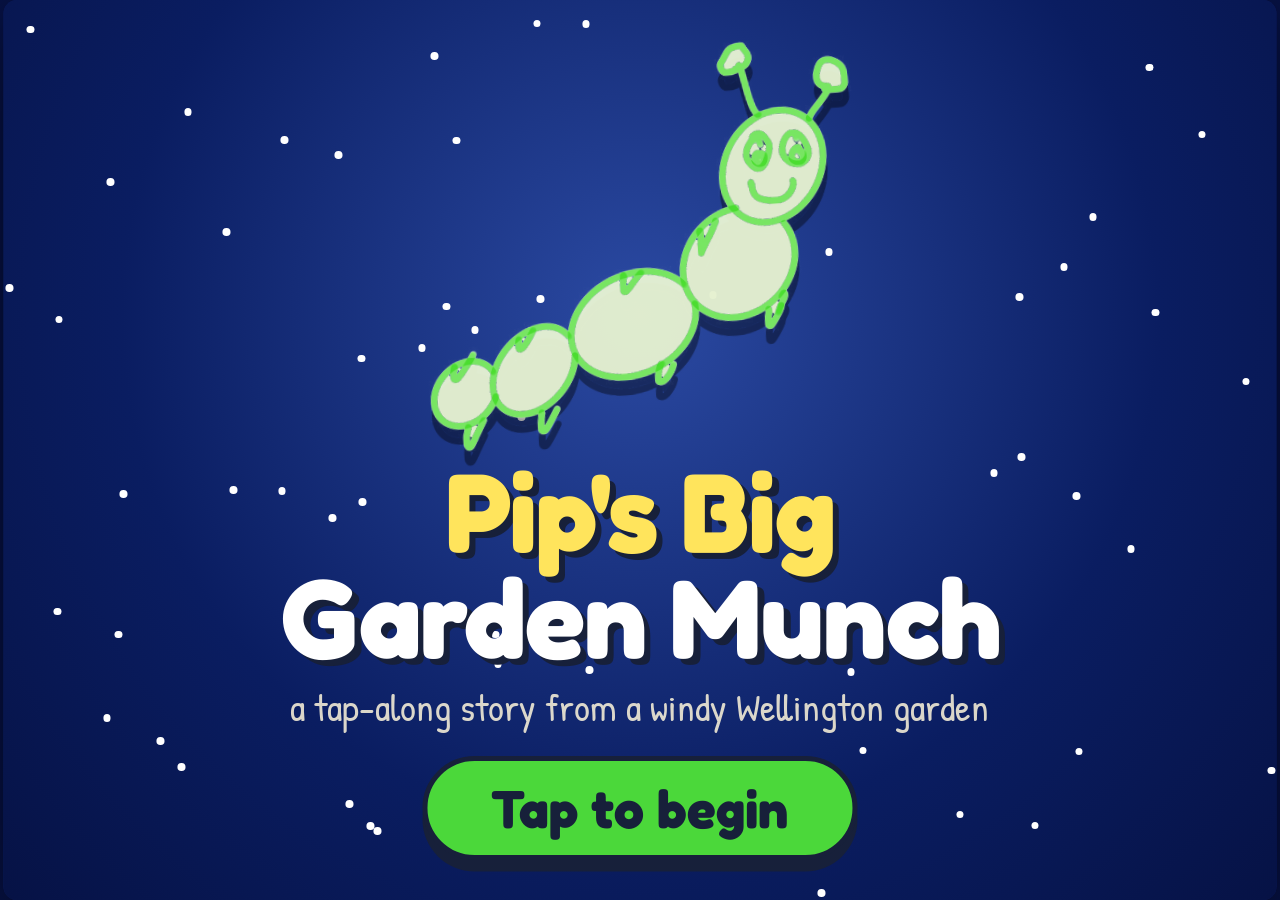
==== index.html @ cc26ebd7 "Initial commit: Pip's Big Garden Munch storybook" ====
<!DOCTYPE html>
<html lang="en-NZ">
<head>
  <meta charset="UTF-8" />
  <meta name="viewport" content="width=device-width, initial-scale=1, viewport-fit=cover, user-scalable=no" />
  <meta name="theme-color" content="#0a1d61" />
  <meta name="mobile-web-app-capable" content="yes" />
  <meta name="apple-mobile-web-app-capable" content="yes" />
  <title>Pip's Big Garden Munch</title>
  <link rel="manifest" href="manifest.webmanifest" />
  <link rel="icon" href="assets/img/icon-192.png" />
  <link href="https://fonts.googleapis.com/css2?family=Fredoka:wght@500;700&family=Patrick+Hand&display=swap" rel="stylesheet" />
  <link rel="stylesheet" href="css/style.css" />
</head>
<body>
  <main id="stage" class="stage" aria-label="Pip's Big Garden Munch storybook">

    <!-- The world: your drawing + everything that lives inside it. The "camera" zooms this. -->
    <div id="world" class="world">
      <div id="bg" class="bg"></div>
      <div id="decor" class="decor"></div>
      <section id="page" class="page"></section>
    </div>

    <div class="vignette"></div>

    <!-- Reaction bubble ("Too sour!") -->
    <div id="bubble" class="bubble"></div>

    <!-- Caption -->
    <div id="caption" class="caption" aria-live="polite"></div>
    <div id="pagenum" class="pagenum"></div>

    <!-- Controls -->
    <button id="btn-replay" class="ctl ctl-replay" aria-label="Read it again" title="Read again">
      <svg viewBox="0 0 100 100"><path d="M20 38 h18 l22 -18 v60 l-22 -18 h-18 z"/><path class="wave" d="M70 35 q14 15 0 30"/><path class="wave" d="M78 25 q24 25 0 50"/></svg>
    </button>
    <button id="btn-back" class="ctl ctl-back" aria-label="Previous page" title="Back">
      <svg viewBox="0 0 100 100"><path d="M68 18 L30 50 L68 82 Z"/></svg>
    </button>
    <button id="btn-full" class="ctl ctl-full" aria-label="Full screen" title="Full screen">
      <svg viewBox="0 0 100 100"><path d="M15 40 V15 H40 M60 15 H85 V40 M85 60 V85 H60 M40 85 H15 V60"/></svg>
    </button>
    <button id="btn-next" class="ctl ctl-next" aria-label="Next page" title="Next">
      <span class="ring"></span>
      <img src="assets/img/arrow.png" alt="" draggable="false" />
    </button>
    <div id="dots" class="dots" aria-hidden="true"></div>

    <!-- Splash. The one tap that unlocks sound on phones and tablets. -->
    <div id="splash" class="splash">
      <div class="splash-stars"></div>
      <div class="splash-card">
        <img class="splash-cat" src="assets/img/caterpillar.png" alt="" draggable="false" />
        <h1><span>Pip's Big</span><span>Garden Munch</span></h1>
        <p class="splash-sub">a tap-along story from a windy Wellington garden</p>
        <button id="btn-start" class="start">Tap to begin</button>
      </div>
    </div>

    <div id="fx" class="fx" aria-hidden="true"></div>
  </main>

  <script src="js/audio.js"></script>
  <script src="js/story.js"></script>
  <script src="js/app.js"></script>
  <script>
    if ('serviceWorker' in navigator && location.protocol.startsWith('http')) {
      window.addEventListener('load', () => navigator.serviceWorker.register('sw.js').catch(() => {}));
    }
  </script>
</body>
</html>
---- css/style.css ----
/* ==========================================================================
   Pip's Big Garden Munch — styles (v2)
   Fixed A4-landscape stage. Inside it, #world holds your drawing and every
   object; the "camera" zooms #world so each page has its own composition.
   Sizes use cqw/cqh (percent of the stage) so it scales to any screen.
   ========================================================================== */
@property --s { syntax: "<number>"; inherits: false; initial-value: 1; }

:root {
  --ink: #17203a;
  --navy: #0a1d61;
  --paper: #fff7dc;
  --leaf: #70a138;
  --sun: #ffb230;
  --marker: #ffe45c;
  --play: #4bd83a;
  --font-display: "Fredoka", "Nunito", "Varela Round", "Trebuchet MS", sans-serif;
  --font-hand: "Patrick Hand", "Comic Neue", "Segoe Print", cursive;
}

* { box-sizing: border-box; -webkit-tap-highlight-color: transparent; }
html, body {
  margin: 0; height: 100%; overflow: hidden;
  background: #071246;
  font-family: var(--font-display); color: var(--ink);
  touch-action: manipulation; user-select: none; -webkit-user-select: none;
}
body::before {
  content: ""; position: fixed; inset: 0; pointer-events: none;
  background: radial-gradient(ellipse at 50% 45%, rgba(80,110,220,.25), transparent 65%);
}

/* ---------- Stage ------------------------------------------------------- */
.stage {
  position: absolute; left: 50%; top: 50%; transform: translate(-50%, -50%);
  aspect-ratio: 3508 / 2480;
  width: min(100vw, calc(100vh * 1.4145));
  overflow: hidden; border-radius: 1.5vmin;
  box-shadow: 0 2vmin 9vmin rgba(0,0,0,.6);
  container-type: size; isolation: isolate;
  background: #0a1d61;
}

/* ---------- World + camera --------------------------------------------- */
.world {
  position: absolute; inset: 0; z-index: 0;
  transform-origin: var(--cx, 50%) var(--cy, 50%);
  transform: scale(var(--zoom, 1));
  transition: transform 1.3s cubic-bezier(.5,0,.2,1), transform-origin 1.3s cubic-bezier(.5,0,.2,1);
}
.bg {
  position: absolute; inset: 0;
  background-size: cover; background-position: center;
}
.bg.night { background-image: url("../assets/img/scene-night.jpg"); }
.bg.day   { background-image: url("../assets/img/scene-day.jpg"); }
.bg::after {
  content: ""; position: absolute; inset: 0;
  background-image: var(--next-bg); background-size: cover; background-position: center;
  opacity: 0; transition: opacity 1.4s ease;
}
.bg.fading::after { opacity: 1; }

/* Atmosphere: stars at night, clouds + sun glow by day, fireflies */
.decor { position: absolute; inset: 0; pointer-events: none; }
.decor > * { position: absolute; }
.star { width: .5%; aspect-ratio: 1; border-radius: 50%; background: #fff; opacity: .8; animation: twinkle 2.6s ease-in-out infinite; }
.star.big { width: .9%; box-shadow: 0 0 1cqw #fff; }
.moonglow { left: 50.4%; top: 15.7%; width: 34%; aspect-ratio: 1; transform: translate(-50%,-50%);
  background: radial-gradient(circle, rgba(255,226,120,.45), rgba(255,226,120,.12) 45%, transparent 68%); animation: pulse-soft 4s ease-in-out infinite; }
.sunglow { left: 50.4%; top: 15.7%; width: 46%; aspect-ratio: 1; transform: translate(-50%,-50%);
  background: radial-gradient(circle, rgba(255,236,140,.55), rgba(255,220,100,.18) 40%, transparent 66%); }
.rays { left: 50.4%; top: 15.7%; width: 70%; aspect-ratio: 1; transform: translate(-50%,-50%);
  background: repeating-conic-gradient(from 0deg, rgba(255,240,160,.16) 0deg 9deg, transparent 9deg 24deg);
  -webkit-mask: radial-gradient(circle, #000 0, #000 30%, transparent 62%); mask: radial-gradient(circle, #000 0, #000 30%, transparent 62%);
  animation: spin 70s linear infinite; }
.cloud { width: 14%; opacity: .95; animation: drift var(--d, 60s) linear infinite; }
.cloud svg { width: 100%; height: auto; display: block; }
.firefly { width: .7%; aspect-ratio: 1; border-radius: 50%; background: #e4ff8c; box-shadow: 0 0 1.2cqw #d8ff5c; animation: fly-about var(--d, 9s) ease-in-out infinite alternate, twinkle 1.8s ease-in-out infinite; }

.vignette { position: absolute; inset: 0; z-index: 2; pointer-events: none;
  background: radial-gradient(ellipse at 50% 45%, transparent 55%, rgba(5,15,60,.35) 100%); }

/* ---------- Page objects ------------------------------------------------ */
.page { position: absolute; inset: 0; }
.page.leaving { animation: leave .45s ease-in forwards; }
@keyframes leave { to { opacity: 0; transform: translateX(-4%) scale(.96); } }

.obj {
  position: absolute; --s: 1;
  transform: translate(-50%, -50%) scale(var(--s));
  transform-origin: 50% 50%;
  transition: --s .5s cubic-bezier(.2,.9,.3,1.3);
  opacity: 0; animation: enter .6s cubic-bezier(.2,.9,.3,1.3) forwards;
  filter: drop-shadow(0 .6cqw .4cqw rgba(0,0,0,.28));
}
.obj:nth-child(1) { animation-delay: .15s } .obj:nth-child(2) { animation-delay: .3s }
.obj:nth-child(3) { animation-delay: .45s } .obj:nth-child(4) { animation-delay: .6s }
.obj:nth-child(5) { animation-delay: .75s }
.obj img, .obj svg { width: 100%; height: auto; display: block; }
.obj svg { overflow: visible; }
.obj.tap { cursor: pointer; }
.obj.tap::before { content: ""; position: absolute; inset: -16%; }
.obj.tap.hint > * { animation: hint 1s ease-in-out 1; }
.obj.flip > * { transform: scaleX(-1); }

/* ---------- Reaction bubble -------------------------------------------- */
.bubble {
  position: absolute; z-index: 5; pointer-events: none;
  left: var(--bx, 50%); top: var(--by, 30%);
  transform: translate(-50%, -100%) scale(0);
  background: #fff; color: var(--ink);
  font-family: var(--font-hand); font-size: 5.2cqw; line-height: 1;
  padding: 1.6cqh 2.6cqw; border: .45cqw solid var(--ink); border-radius: 3cqw;
  white-space: nowrap;
  box-shadow: .5cqw .7cqw 0 rgba(0,0,0,.25);
  opacity: 0;
}
.bubble::after {
  content: ""; position: absolute; left: 30%; bottom: -1.9cqw;
  width: 2.6cqw; height: 2.6cqw; background: #fff;
  border-right: .45cqw solid var(--ink); border-bottom: .45cqw solid var(--ink);
  transform: rotate(45deg);
}
.bubble.show { animation: bubble .9s cubic-bezier(.2,.9,.3,1.4) forwards, bubble-out .4s 1.9s ease-in forwards; }
@keyframes bubble { from { opacity: 0; transform: translate(-50%,-90%) scale(0) rotate(-8deg) } to { opacity: 1; transform: translate(-50%,-100%) scale(1) rotate(-3deg) } }
@keyframes bubble-out { to { opacity: 0; transform: translate(-50%,-115%) scale(.8) } }

/* ---------- Caption ----------------------------------------------------- */
.caption {
  position: absolute; z-index: 3;
  left: 3cqw; right: 19cqw; bottom: 2.6cqh;
  padding: 1.9cqh 3cqw 2.1cqh 3.4cqw;
  background: var(--paper); color: var(--ink);
  font-family: var(--font-display); font-weight: 500;
  font-size: 3.35cqw; line-height: 1.3; letter-spacing: .005em;
  border: .4cqw solid var(--ink); border-radius: 2.4cqw;
  box-shadow: .7cqw .9cqw 0 rgba(0,0,0,.32);
  opacity: 0; animation: caption-in .55s .3s cubic-bezier(.2,.9,.3,1.2) forwards;
}
.caption .w { border-radius: .35em; padding: 0 .06em; transition: background .12s, color .12s; }
.caption .w.on { background: var(--marker); }
.caption .w.done { color: #7a6a3f; }
@keyframes caption-in { from { opacity: 0; transform: translateY(3cqh) } to { opacity: 1; transform: none } }

.pagenum {
  position: absolute; z-index: 4; left: 1.2cqw; bottom: 1.4cqh;
  width: 6.4cqw; height: 6.4cqw; border-radius: 50%;
  background: var(--play); border: .4cqw solid var(--ink);
  display: grid; place-items: center;
  font-family: var(--font-hand); font-size: 3.2cqw; color: var(--ink);
  box-shadow: .3cqw .4cqw 0 rgba(0,0,0,.3);
}

/* ---------- Controls ---------------------------------------------------- */
.ctl {
  position: absolute; z-index: 4; border: 0; background: none; padding: 0; cursor: pointer;
  width: 7.2cqw; height: 7.2cqw; display: grid; place-items: center;
  transition: transform .15s, opacity .3s;
}
.ctl:active { transform: scale(.9); }
.ctl svg { width: 62%; height: 62%; fill: none; stroke: var(--paper); stroke-width: 9; stroke-linecap: round; stroke-linejoin: round;
  filter: drop-shadow(0 .3cqw 0 rgba(0,0,0,.5)); }
.ctl-replay { left: 1cqw; top: 1.4cqh; }
.ctl-replay svg path:first-child { fill: var(--paper); }
.ctl-replay svg .wave { stroke-width: 8; }
.ctl-back { left: 8cqw; top: 1.4cqh; }
.ctl-back svg path { fill: var(--paper); }
.ctl-back.hidden { opacity: 0; pointer-events: none; }
.ctl-full { right: 1cqw; top: 1.4cqh; opacity: .5; }

.ctl-next { right: 2cqw; bottom: 2.6cqh; width: 14cqw; height: 14cqw; }
.ctl-next .ring {
  position: absolute; inset: 6%; border-radius: 50%;
  background: var(--paper); border: .45cqw solid var(--ink);
  box-shadow: .5cqw .7cqw 0 rgba(0,0,0,.3);
}
.ctl-next img { position: relative; width: 56%; margin-left: 10%; animation: bob 1.5s ease-in-out infinite; filter: drop-shadow(0 .3cqw 0 rgba(0,0,0,.3)); }
.ctl-next.locked { opacity: .22; pointer-events: none; }
.ctl-next.locked img { animation: none; }

.dots { position: absolute; z-index: 4; top: 2.2cqh; left: 50%; transform: translateX(-50%); display: flex; gap: .5cqw; }
.dots i { width: 1.7cqw; height: 1.7cqw; border-radius: 50%; background: rgba(255,247,220,.35); border: .22cqw solid rgba(23,32,58,.5); transition: transform .3s, background .3s; }
.dots i.seen { background: var(--play); }
.dots i.on { background: var(--marker); transform: scale(1.35); }

/* ---------- Splash ------------------------------------------------------ */
.splash {
  position: absolute; inset: 0; z-index: 20; display: grid; place-items: center;
  background: radial-gradient(circle at 50% 35%, #2b4aa3, #0a1d61 60%, #061245);
  transition: opacity .7s, visibility .7s;
}
.splash.gone { opacity: 0; visibility: hidden; }
.splash-stars { position: absolute; inset: 0; }
.splash-stars i { position: absolute; width: .6%; aspect-ratio: 1; border-radius: 50%; background: #fff; animation: twinkle 2.4s ease-in-out infinite; }
.splash-card { position: relative; text-align: center; color: var(--paper); }
.splash-cat { width: 36cqw; transform: rotate(-4deg); animation: float 3s ease-in-out infinite; filter: drop-shadow(0 1.2cqw 0 rgba(0,0,0,.4)); }
.splash h1 { font-weight: 700; font-size: 8.8cqw; line-height: .95; margin: .6cqh 0 1cqh; letter-spacing: -.01em; }
.splash h1 span { display: block; color: var(--marker); text-shadow: .5cqw .5cqw 0 var(--ink); }
.splash h1 span + span { color: #fff; }
.splash-sub { font-family: var(--font-hand); font-size: 3.1cqw; margin: 0 0 2.6cqh; opacity: .85; }
.start {
  font-family: var(--font-display); font-weight: 700; font-size: 4.2cqw;
  padding: 1.6cqh 5cqw; border: .45cqw solid var(--ink); border-radius: 999px;
  background: var(--play); color: var(--ink); box-shadow: 0 .9cqw 0 var(--ink);
  cursor: pointer; animation: pulse 1.4s ease-in-out infinite;
}
.start:active { transform: translateY(.6cqw); box-shadow: 0 .3cqw 0 var(--ink); }

/* ---------- Sparkles ---------------------------------------------------- */
.fx { position: absolute; inset: 0; z-index: 10; pointer-events: none; }
.spark { position: absolute; width: 1.7cqw; height: 1.7cqw; border-radius: 50%; background: var(--marker); border: .2cqw solid var(--ink); animation: spark .75s ease-out forwards; }
.spark:nth-child(3n) { background: #fff; } .spark:nth-child(3n+1) { background: #ff8fb1; }
@keyframes spark { 0% { transform: translate(-50%,-50%) scale(.4); opacity: 1 } 100% { transform: translate(calc(-50% + var(--dx)), calc(-50% + var(--dy))) scale(1); opacity: 0 } }

/* ---------- Object animations ----------------------------------------- */
.idle-breathe > * { animation: breathe 3.2s ease-in-out infinite; }
.idle-sway    > * { animation: sway 4s ease-in-out infinite; }
.idle-flap    > * { animation: flap 1.3s ease-in-out infinite; }
.idle-hover   > * { animation: hover 2.6s ease-in-out infinite; }
.anim-wobble > * { animation: wobble .8s ease-in-out; }
.anim-wiggle > * { animation: wiggle .7s ease-in-out; }
.anim-munch  > * { animation: munch .55s ease-in-out; }
.anim-lunge  > * { animation: lunge .6s ease-in-out; }
.anim-pop    > * { animation: pop .6s cubic-bezier(.2,.9,.3,1.4) forwards; }
.anim-glow   > * { animation: glow 1.4s ease-in-out; }
.anim-shiver > * { animation: shiver .6s linear; }
.anim-flutter > * { animation: flutter 1.6s ease-in-out; }
.anim-gone   > * { animation: gone .5s ease-in forwards; }
.anim-hatch  > * { animation: hatch .9s cubic-bezier(.2,.9,.3,1.5) forwards; }
.anim-fly    { animation: fly 4.5s ease-in-out forwards !important; }
.flip.anim-lunge > * { animation: lunge-flip .6s ease-in-out; }

@keyframes enter   { from { opacity: 0; transform: translate(-50%,-38%) scale(calc(var(--s) * .8)) } to { opacity: 1; transform: translate(-50%,-50%) scale(var(--s)) } }
@keyframes hint    { 0%,100% { transform: none } 30% { transform: translateY(-5%) rotate(-4deg) } 60% { transform: translateY(0) rotate(4deg) } }
@keyframes bob     { 0%,100% { transform: translateX(0) } 50% { transform: translateX(8%) } }
@keyframes float   { 0%,100% { transform: rotate(-4deg) translateY(0) } 50% { transform: rotate(-4deg) translateY(-2cqh) } }
@keyframes pulse   { 0%,100% { transform: scale(1) } 50% { transform: scale(1.05) } }
@keyframes pulse-soft { 0%,100% { opacity: .8 } 50% { opacity: 1 } }
@keyframes twinkle { 0%,100% { opacity: .35; transform: scale(.8) } 50% { opacity: 1; transform: scale(1.2) } }
@keyframes spin    { to { transform: translate(-50%,-50%) rotate(360deg) } }
@keyframes drift   { from { transform: translateX(-30%) } to { transform: translateX(760%) } }
@keyframes fly-about { 0% { transform: translate(0,0) } 33% { transform: translate(6cqw,-4cqh) } 66% { transform: translate(-3cqw,-8cqh) } 100% { transform: translate(5cqw,-2cqh) } }
@keyframes wobble  { 0%,100% { transform: rotate(0) } 20% { transform: rotate(-10deg) } 40% { transform: rotate(9deg) } 60% { transform: rotate(-6deg) } 80% { transform: rotate(4deg) } }
@keyframes wiggle  { 0%,100% { transform: none } 25% { transform: translateX(-3%) rotate(-3deg) } 75% { transform: translateX(3%) rotate(3deg) } }
@keyframes munch   { 0%,100% { transform: scale(1) } 30% { transform: scale(.86,1.1) } 60% { transform: scale(1.08,.92) } }
@keyframes lunge   { 0%,100% { transform: none } 40% { transform: translate(9%,-6%) rotate(6deg) } 60% { transform: translate(7%,-4%) rotate(4deg) } }
@keyframes lunge-flip { 0%,100% { transform: scaleX(-1) } 40% { transform: scaleX(-1) translate(9%,-6%) rotate(6deg) } 60% { transform: scaleX(-1) translate(7%,-4%) rotate(4deg) } }
@keyframes pop     { 0% { transform: scale(1) } 40% { transform: scale(1.25) } 100% { transform: scale(1.1) } }
@keyframes glow    { 0%,100% { filter: brightness(1) } 50% { filter: brightness(1.4) drop-shadow(0 0 3cqw rgba(255,226,92,.95)) } }
@keyframes shiver  { 0%,100% { transform: translateX(0) } 20%,60% { transform: translateX(-2.5%) } 40%,80% { transform: translateX(2.5%) } }
@keyframes flutter { 0%,100% { transform: translateY(0) rotate(0) } 25% { transform: translateY(-6%) rotate(-6deg) } 50% { transform: translateY(-2%) rotate(5deg) } 75% { transform: translateY(-7%) rotate(-3deg) } }
@keyframes gone    { to { transform: scale(.2) rotate(40deg); opacity: 0 } }
@keyframes hatch   { 0% { transform: scale(0) translateY(30%) } 60% { transform: scale(1.15) translateY(-8%) } 100% { transform: scale(1) translateY(0) } }
@keyframes fly     { 0% { left: 44%; top: 56%; opacity: 1 } 30% { left: 62%; top: 40%; opacity: 1 } 60% { left: 38%; top: 28%; opacity: 1 } 100% { left: 70%; top: 12%; opacity: 1 } }
@keyframes breathe { 0%,100% { transform: scale(1) } 50% { transform: scale(1.03,.97) } }
@keyframes sway    { 0%,100% { transform: rotate(-2deg) } 50% { transform: rotate(2deg) } }
@keyframes flap    { 0%,100% { transform: scaleX(1) } 50% { transform: scaleX(.75) } }
@keyframes hover   { 0%,100% { transform: translateY(0) } 50% { transform: translateY(-5%) } }

.bite { opacity: 0; transition: opacity .15s; }
.bitten .bite { opacity: 1; }

@media (prefers-reduced-motion: reduce) {
  .obj, .caption, .ctl-next img, .splash-cat, .start, .decor > * { animation: none !important; opacity: 1; }
}
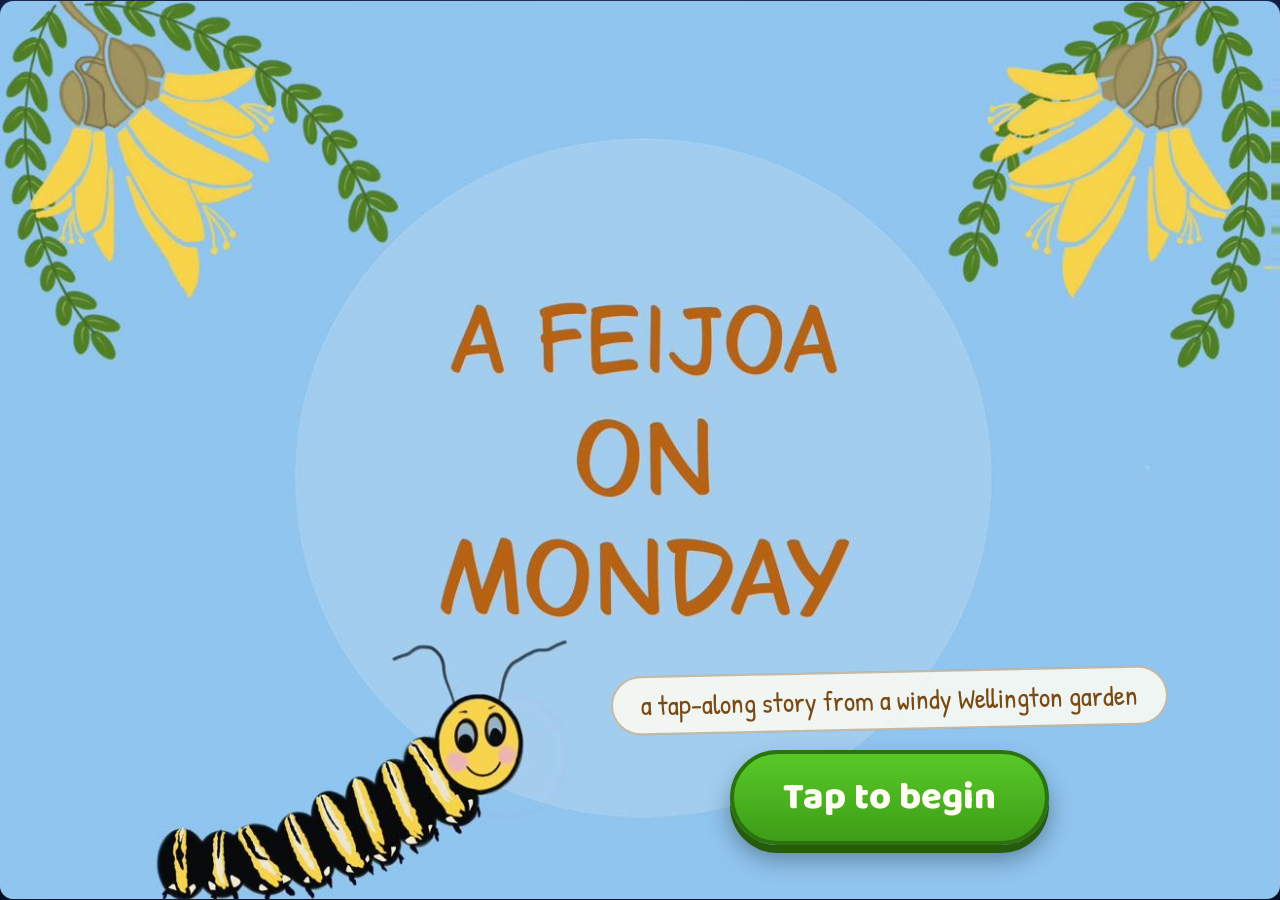
==== commit a8426c61: "Replace storybook with corrected version-2 artwork (3 pages) Swaps root project content for the vers" ====
--- a/index.html
+++ b/index.html
@@ -1,73 +1,59 @@
 <!DOCTYPE html>
-<html lang="en-NZ">
+<html lang="en">
 <head>
-  <meta charset="UTF-8" />
-  <meta name="viewport" content="width=device-width, initial-scale=1, viewport-fit=cover, user-scalable=no" />
-  <meta name="theme-color" content="#0a1d61" />
-  <meta name="mobile-web-app-capable" content="yes" />
-  <meta name="apple-mobile-web-app-capable" content="yes" />
-  <title>Pip's Big Garden Munch</title>
-  <link rel="manifest" href="manifest.webmanifest" />
-  <link rel="icon" href="assets/img/icon-192.png" />
-  <link href="https://fonts.googleapis.com/css2?family=Fredoka:wght@500;700&family=Patrick+Hand&display=swap" rel="stylesheet" />
-  <link rel="stylesheet" href="css/style.css" />
+<meta charset="UTF-8">
+<meta name="viewport" content="width=device-width, initial-scale=1.0, maximum-scale=1.0, user-scalable=no, viewport-fit=cover">
+<title>A Feijoa on Monday — a tap-along storybook</title>
+<meta name="description" content="A tap-along picture book for little readers, from a windy Wellington garden.">
+<meta name="theme-color" content="#1b2a5e">
+<link rel="manifest" href="manifest.webmanifest">
+<link rel="icon" type="image/png" href="assets/img/icon-192.png">
+<link rel="apple-touch-icon" href="assets/img/icon-192.png">
+<meta name="apple-mobile-web-app-capable" content="yes">
+<meta name="apple-mobile-web-app-status-bar-style" content="black-translucent">
+<link rel="preconnect" href="https://fonts.googleapis.com">
+<link rel="preconnect" href="https://fonts.gstatic.com" crossorigin>
+<link href="https://fonts.googleapis.com/css2?family=Baloo+2:wght@500;700;800&family=Patrick+Hand&display=swap" rel="stylesheet">
+<link rel="stylesheet" href="css/style.css">
 </head>
 <body>
-  <main id="stage" class="stage" aria-label="Pip's Big Garden Munch storybook">
 
-    <!-- The world: your drawing + everything that lives inside it. The "camera" zooms this. -->
-    <div id="world" class="world">
-      <div id="bg" class="bg"></div>
-      <div id="decor" class="decor"></div>
-      <section id="page" class="page"></section>
+<div id="app">
+  <!-- Fixed-ratio stage, letterboxed on non-matching screens -->
+  <div id="stage" aria-label="storybook stage">
+
+    <!-- The scene world: camera zoom is applied here -->
+    <div id="world">
+      <img id="scene-night" class="scene" src="assets/img/scene-night.jpg" alt="A night garden with hills, a smiling moon and a big leaf">
+      <img id="scene-day"   class="scene" src="assets/img/scene-day.jpg"   alt="A sunny garden with hills, a fantail and a big leaf">
+      <div id="atmosphere"></div>
+      <div id="sprites"></div>
+      <div id="fx"></div>
     </div>
 
-    <div class="vignette"></div>
+    <!-- Non-zooming stage chrome -->
+    <div id="vignette"></div>
+    <div id="caption" class="hidden"><p id="caption-text"></p></div>
 
-    <!-- Reaction bubble ("Too sour!") -->
-    <div id="bubble" class="bubble"></div>
+    <button id="arrow-btn" class="hidden" aria-label="Next page" disabled>
+      <img src="assets/img/arrow.png" alt="">
+    </button>
 
-    <!-- Caption -->
-    <div id="caption" class="caption" aria-live="polite"></div>
-    <div id="pagenum" class="pagenum"></div>
-
-    <!-- Controls -->
-    <button id="btn-replay" class="ctl ctl-replay" aria-label="Read it again" title="Read again">
-      <svg viewBox="0 0 100 100"><path d="M20 38 h18 l22 -18 v60 l-22 -18 h-18 z"/><path class="wave" d="M70 35 q14 15 0 30"/><path class="wave" d="M78 25 q24 25 0 50"/></svg>
-    </button>
-    <button id="btn-back" class="ctl ctl-back" aria-label="Previous page" title="Back">
-      <svg viewBox="0 0 100 100"><path d="M68 18 L30 50 L68 82 Z"/></svg>
-    </button>
-    <button id="btn-full" class="ctl ctl-full" aria-label="Full screen" title="Full screen">
-      <svg viewBox="0 0 100 100"><path d="M15 40 V15 H40 M60 15 H85 V40 M85 60 V85 H60 M40 85 H15 V60"/></svg>
-    </button>
-    <button id="btn-next" class="ctl ctl-next" aria-label="Next page" title="Next">
-      <span class="ring"></span>
-      <img src="assets/img/arrow.png" alt="" draggable="false" />
-    </button>
-    <div id="dots" class="dots" aria-hidden="true"></div>
-
-    <!-- Splash. The one tap that unlocks sound on phones and tablets. -->
-    <div id="splash" class="splash">
-      <div class="splash-stars"></div>
-      <div class="splash-card">
-        <img class="splash-cat" src="assets/img/caterpillar.png" alt="" draggable="false" />
-        <h1><span>Pip's Big</span><span>Garden Munch</span></h1>
-        <p class="splash-sub">a tap-along story from a windy Wellington garden</p>
-        <button id="btn-start" class="start">Tap to begin</button>
+    <!-- Splash -->
+    <div id="splash">
+      <img id="splash-art" src="assets/img/scene-title.jpg" alt="A Feijoa on Monday — a caterpillar under kōwhai flowers">
+      <div id="splash-ui">
+        <p id="splash-subtitle">a tap-along story from a windy Wellington garden</p>
+        <button id="begin-btn">Tap to begin</button>
       </div>
     </div>
 
-    <div id="fx" class="fx" aria-hidden="true"></div>
-  </main>
+    <div id="turner"></div>
+  </div>
+</div>
 
-  <script src="js/audio.js"></script>
-  <script src="js/story.js"></script>
-  <script src="js/app.js"></script>
-  <script>
-    if ('serviceWorker' in navigator && location.protocol.startsWith('http')) {
-      window.addEventListener('load', () => navigator.serviceWorker.register('sw.js').catch(() => {}));
-    }
-  </script>
+<script src="js/audio.js"></script>
+<script src="js/story.js"></script>
+<script src="js/app.js"></script>
 </body>
 </html>
--- a/css/style.css
+++ b/css/style.css
@@ -1,266 +1,369 @@
-/* ==========================================================================
-   Pip's Big Garden Munch — styles (v2)
-   Fixed A4-landscape stage. Inside it, #world holds your drawing and every
-   object; the "camera" zooms #world so each page has its own composition.
-   Sizes use cqw/cqh (percent of the stage) so it scales to any screen.
-   ========================================================================== */
-@property --s { syntax: "<number>"; inherits: false; initial-value: 1; }
+/* ============================================================
+   A Feijoa on Monday — storybook styles
+   Scene art is 1316 × 924 (ratio 1.4242). Stage keeps that ratio.
+   ============================================================ */
 
 :root {
-  --ink: #17203a;
-  --navy: #0a1d61;
-  --paper: #fff7dc;
-  --leaf: #70a138;
-  --sun: #ffb230;
-  --marker: #ffe45c;
-  --play: #4bd83a;
-  --font-display: "Fredoka", "Nunito", "Varela Round", "Trebuchet MS", sans-serif;
-  --font-hand: "Patrick Hand", "Comic Neue", "Segoe Print", cursive;
-}
-
-* { box-sizing: border-box; -webkit-tap-highlight-color: transparent; }
+  --stage-ratio: 1316 / 924;
+  --ink: #23315f;
+  --night: #101c44;
+  --paper: #fffdf4;
+  --sun: #f6c945;
+  --leaf: #4f9e3c;
+  --caption-h: 15.5%;
+  --font-display: "Baloo 2", "Comic Sans MS", "Marker Felt", cursive;
+  --font-story: "Patrick Hand", "Comic Sans MS", "Marker Felt", cursive;
+}
+
+* { margin: 0; padding: 0; box-sizing: border-box; -webkit-tap-highlight-color: transparent; }
+
 html, body {
-  margin: 0; height: 100%; overflow: hidden;
-  background: #071246;
-  font-family: var(--font-display); color: var(--ink);
-  touch-action: manipulation; user-select: none; -webkit-user-select: none;
-}
-body::before {
-  content: ""; position: fixed; inset: 0; pointer-events: none;
-  background: radial-gradient(ellipse at 50% 45%, rgba(80,110,220,.25), transparent 65%);
-}
-
-/* ---------- Stage ------------------------------------------------------- */
-.stage {
-  position: absolute; left: 50%; top: 50%; transform: translate(-50%, -50%);
-  aspect-ratio: 3508 / 2480;
-  width: min(100vw, calc(100vh * 1.4145));
-  overflow: hidden; border-radius: 1.5vmin;
-  box-shadow: 0 2vmin 9vmin rgba(0,0,0,.6);
-  container-type: size; isolation: isolate;
-  background: #0a1d61;
-}
-
-/* ---------- World + camera --------------------------------------------- */
-.world {
-  position: absolute; inset: 0; z-index: 0;
-  transform-origin: var(--cx, 50%) var(--cy, 50%);
-  transform: scale(var(--zoom, 1));
-  transition: transform 1.3s cubic-bezier(.5,0,.2,1), transform-origin 1.3s cubic-bezier(.5,0,.2,1);
-}
-.bg {
-  position: absolute; inset: 0;
-  background-size: cover; background-position: center;
-}
-.bg.night { background-image: url("../assets/img/scene-night.jpg"); }
-.bg.day   { background-image: url("../assets/img/scene-day.jpg"); }
-.bg::after {
-  content: ""; position: absolute; inset: 0;
-  background-image: var(--next-bg); background-size: cover; background-position: center;
-  opacity: 0; transition: opacity 1.4s ease;
-}
-.bg.fading::after { opacity: 1; }
-
-/* Atmosphere: stars at night, clouds + sun glow by day, fireflies */
-.decor { position: absolute; inset: 0; pointer-events: none; }
-.decor > * { position: absolute; }
-.star { width: .5%; aspect-ratio: 1; border-radius: 50%; background: #fff; opacity: .8; animation: twinkle 2.6s ease-in-out infinite; }
-.star.big { width: .9%; box-shadow: 0 0 1cqw #fff; }
-.moonglow { left: 50.4%; top: 15.7%; width: 34%; aspect-ratio: 1; transform: translate(-50%,-50%);
-  background: radial-gradient(circle, rgba(255,226,120,.45), rgba(255,226,120,.12) 45%, transparent 68%); animation: pulse-soft 4s ease-in-out infinite; }
-.sunglow { left: 50.4%; top: 15.7%; width: 46%; aspect-ratio: 1; transform: translate(-50%,-50%);
-  background: radial-gradient(circle, rgba(255,236,140,.55), rgba(255,220,100,.18) 40%, transparent 66%); }
-.rays { left: 50.4%; top: 15.7%; width: 70%; aspect-ratio: 1; transform: translate(-50%,-50%);
-  background: repeating-conic-gradient(from 0deg, rgba(255,240,160,.16) 0deg 9deg, transparent 9deg 24deg);
-  -webkit-mask: radial-gradient(circle, #000 0, #000 30%, transparent 62%); mask: radial-gradient(circle, #000 0, #000 30%, transparent 62%);
-  animation: spin 70s linear infinite; }
-.cloud { width: 14%; opacity: .95; animation: drift var(--d, 60s) linear infinite; }
-.cloud svg { width: 100%; height: auto; display: block; }
-.firefly { width: .7%; aspect-ratio: 1; border-radius: 50%; background: #e4ff8c; box-shadow: 0 0 1.2cqw #d8ff5c; animation: fly-about var(--d, 9s) ease-in-out infinite alternate, twinkle 1.8s ease-in-out infinite; }
-
-.vignette { position: absolute; inset: 0; z-index: 2; pointer-events: none;
-  background: radial-gradient(ellipse at 50% 45%, transparent 55%, rgba(5,15,60,.35) 100%); }
-
-/* ---------- Page objects ------------------------------------------------ */
-.page { position: absolute; inset: 0; }
-.page.leaving { animation: leave .45s ease-in forwards; }
-@keyframes leave { to { opacity: 0; transform: translateX(-4%) scale(.96); } }
-
-.obj {
-  position: absolute; --s: 1;
-  transform: translate(-50%, -50%) scale(var(--s));
-  transform-origin: 50% 50%;
-  transition: --s .5s cubic-bezier(.2,.9,.3,1.3);
-  opacity: 0; animation: enter .6s cubic-bezier(.2,.9,.3,1.3) forwards;
-  filter: drop-shadow(0 .6cqw .4cqw rgba(0,0,0,.28));
-}
-.obj:nth-child(1) { animation-delay: .15s } .obj:nth-child(2) { animation-delay: .3s }
-.obj:nth-child(3) { animation-delay: .45s } .obj:nth-child(4) { animation-delay: .6s }
-.obj:nth-child(5) { animation-delay: .75s }
-.obj img, .obj svg { width: 100%; height: auto; display: block; }
-.obj svg { overflow: visible; }
-.obj.tap { cursor: pointer; }
-.obj.tap::before { content: ""; position: absolute; inset: -16%; }
-.obj.tap.hint > * { animation: hint 1s ease-in-out 1; }
-.obj.flip > * { transform: scaleX(-1); }
-
-/* ---------- Reaction bubble -------------------------------------------- */
-.bubble {
-  position: absolute; z-index: 5; pointer-events: none;
-  left: var(--bx, 50%); top: var(--by, 30%);
-  transform: translate(-50%, -100%) scale(0);
-  background: #fff; color: var(--ink);
-  font-family: var(--font-hand); font-size: 5.2cqw; line-height: 1;
-  padding: 1.6cqh 2.6cqw; border: .45cqw solid var(--ink); border-radius: 3cqw;
-  white-space: nowrap;
-  box-shadow: .5cqw .7cqw 0 rgba(0,0,0,.25);
+  height: 100%;
+  overflow: hidden;
+  background: var(--night);
+  font-family: var(--font-display);
+  touch-action: manipulation;
+  user-select: none;
+  -webkit-user-select: none;
+}
+
+#app {
+  position: fixed; inset: 0;
+  display: grid; place-items: center;
+  background:
+    radial-gradient(120% 90% at 50% 10%, #223267 0%, var(--night) 55%, #0a1230 100%);
+}
+
+/* ---------- Stage (fixed ratio, letterboxed) ---------- */
+#stage {
+  position: relative;
+  width: min(100vw, calc(100vh * var(--stage-ratio)));
+  aspect-ratio: var(--stage-ratio);
+  overflow: hidden;
+  border-radius: clamp(8px, 1.5vmin, 18px);
+  box-shadow: 0 12px 60px rgba(0,0,0,.55), 0 0 0 1px rgba(255,255,255,.06);
+  background: var(--night);
+}
+
+/* ---------- World & camera ---------- */
+#world {
+  position: absolute; inset: 0;
+  transition: transform 1.6s cubic-bezier(.4,.1,.2,1);
+  will-change: transform;
+}
+
+.scene {
+  position: absolute; inset: 0;
+  width: 100%; height: 100%;
+  object-fit: cover;
+  transition: opacity 2.2s ease;
+  pointer-events: none;
+}
+#scene-day { opacity: 0; }
+
+#atmosphere, #sprites, #fx { position: absolute; inset: 0; }
+#fx { pointer-events: none; }
+
+/* ---------- Sprites ---------- */
+.sprite {
+  position: absolute;
+  transform-origin: 50% 85%;
+}
+.sprite img { width: 100%; height: 100%; display: block; pointer-events: none; }
+
+.tappable { cursor: pointer; }
+
+.hotspot {
+  position: absolute;
+  border-radius: 50%;
+  cursor: pointer;
+  /* invisible but tappable */
+  background: transparent;
+}
+
+/* ---------- Object animations ---------- */
+@keyframes wobble-sm {
+  0%,100% { transform: rotate(0deg); }
+  20% { transform: rotate(-6deg); }
+  45% { transform: rotate(5deg); }
+  70% { transform: rotate(-3deg); }
+  88% { transform: rotate(2deg); }
+}
+@keyframes wobble-lg {
+  0%,100% { transform: rotate(0deg) translateY(0); }
+  15% { transform: rotate(-12deg) translateY(-1.5%); }
+  35% { transform: rotate(11deg); }
+  55% { transform: rotate(-9deg) translateY(-1%); }
+  75% { transform: rotate(6deg); }
+  90% { transform: rotate(-3deg); }
+}
+.anim-wobble-sm { animation: wobble-sm .7s ease-in-out; }
+.anim-wobble-lg { animation: wobble-lg .8s ease-in-out; }
+
+@keyframes crack-out {
+  0%   { transform: scale(1) rotate(0); opacity: 1; }
+  30%  { transform: scale(1.18) rotate(-7deg); opacity: 1; }
+  100% { transform: scale(.1) rotate(25deg); opacity: 0; }
+}
+.anim-crack { animation: crack-out .55s ease-in forwards; }
+
+@keyframes hatch-in {
+  0%   { transform: scale(0) rotate(-20deg); opacity: 0; }
+  55%  { transform: scale(1.25) rotate(6deg); opacity: 1; }
+  75%  { transform: scale(.92) rotate(-3deg); }
+  100% { transform: scale(1) rotate(0); opacity: 1; }
+}
+.anim-hatch { animation: hatch-in .9s cubic-bezier(.34,1.56,.64,1) forwards; }
+
+@keyframes hint-wiggle {
+  0%,100% { transform: scale(1) rotate(0); }
+  25% { transform: scale(1.06) rotate(-3deg); }
+  50% { transform: scale(1.03) rotate(3deg); }
+  75% { transform: scale(1.05) rotate(-2deg); }
+}
+.anim-hint { animation: hint-wiggle .9s ease-in-out 2; }
+
+@keyframes idle-breathe {
+  0%,100% { transform: translateY(0); }
+  50% { transform: translateY(-.6%); }
+}
+.anim-breathe { animation: idle-breathe 3.2s ease-in-out infinite; }
+
+/* ---------- Moon / sun glow pulse ---------- */
+.glow-pulse {
+  position: absolute;
+  border-radius: 50%;
+  pointer-events: none;
+  background: radial-gradient(circle, rgba(255,244,180,.85) 0%, rgba(255,244,180,.28) 45%, transparent 70%);
+  animation: glow-pop 1.4s ease-out forwards;
+  mix-blend-mode: screen;
+}
+@keyframes glow-pop {
+  0% { transform: scale(.4); opacity: 0; }
+  25% { opacity: 1; }
+  100% { transform: scale(1.6); opacity: 0; }
+}
+
+/* Permanent soft sun glow on day scene */
+.sun-glow {
+  position: absolute;
+  border-radius: 50%;
+  pointer-events: none;
+  background: radial-gradient(circle, rgba(255,232,140,.55) 0%, rgba(255,232,140,.22) 45%, transparent 72%);
+  mix-blend-mode: screen;
+  animation: sun-breathe 5s ease-in-out infinite;
+}
+@keyframes sun-breathe {
+  0%,100% { transform: scale(1); opacity: .8; }
+  50% { transform: scale(1.12); opacity: 1; }
+}
+.sun-rays {
+  position: absolute;
+  pointer-events: none;
+  border-radius: 50%;
+  background: repeating-conic-gradient(
+    rgba(255,225,120,.16) 0deg 6deg,
+    transparent 6deg 18deg);
+  -webkit-mask-image: radial-gradient(circle, transparent 22%, #000 34%, transparent 70%);
+  mask-image: radial-gradient(circle, transparent 22%, #000 34%, transparent 70%);
+  animation: rays-spin 40s linear infinite;
+  mix-blend-mode: screen;
+}
+@keyframes rays-spin { to { transform: rotate(360deg); } }
+
+/* ---------- Night atmosphere ---------- */
+.twinkle {
+  position: absolute;
+  width: .55%; aspect-ratio: 1;
+  border-radius: 50%;
+  background: radial-gradient(circle, #fffbe0 0%, rgba(255,251,224,.35) 55%, transparent 75%);
+  animation: twinkle 2.6s ease-in-out infinite;
+  pointer-events: none;
+}
+@keyframes twinkle {
+  0%,100% { opacity: .12; transform: scale(.7); }
+  50% { opacity: .95; transform: scale(1.25); }
+}
+.firefly {
+  position: absolute;
+  width: .8%; aspect-ratio: 1;
+  border-radius: 50%;
+  background: radial-gradient(circle, #ffe98a 0%, rgba(255,233,138,.4) 50%, transparent 75%);
+  filter: blur(.5px);
+  animation: drift 11s ease-in-out infinite alternate, ffglow 2.1s ease-in-out infinite;
+  pointer-events: none;
+}
+@keyframes drift {
+  0%   { transform: translate(0,0); }
+  30%  { transform: translate(4vw, -2.5vh); }
+  60%  { transform: translate(-2.5vw, -5vh); }
+  100% { transform: translate(3vw, 1.5vh); }
+}
+@keyframes ffglow { 0%,100% { opacity: .15; } 50% { opacity: .9; } }
+
+/* ---------- Day clouds ---------- */
+.cloud {
+  position: absolute;
+  pointer-events: none;
+  animation: cloud-drift linear infinite;
+  opacity: .9;
+}
+@keyframes cloud-drift {
+  from { transform: translateX(-30%); }
+  to   { transform: translateX(160vw); }
+}
+
+/* ---------- Sparkles ---------- */
+.spark {
+  position: absolute;
+  width: 12px; height: 12px;
+  pointer-events: none;
+  background: currentColor;
+  clip-path: polygon(50% 0, 62% 38%, 100% 50%, 62% 62%, 50% 100%, 38% 62%, 0 50%, 38% 38%);
+  animation: spark-fly .8s cubic-bezier(.2,.7,.4,1) forwards;
+}
+@keyframes spark-fly {
+  0%   { transform: translate(0,0) scale(1) rotate(0); opacity: 1; }
+  100% { transform: translate(var(--dx), var(--dy)) scale(.1) rotate(160deg); opacity: 0; }
+}
+
+/* ---------- Vignette ---------- */
+#vignette {
+  position: absolute; inset: 0;
+  pointer-events: none;
+  box-shadow: inset 0 0 12vmin 2vmin rgba(20, 25, 60, .38);
+  border-radius: inherit;
+}
+
+/* ---------- Caption bar ---------- */
+#caption {
+  position: absolute;
+  left: 3.5%; right: 3.5%; bottom: 3%;
+  min-height: var(--caption-h);
+  display: flex; align-items: center; justify-content: center;
+  padding: 1.2% 9% 1.2% 3%;
+  background: linear-gradient(180deg, rgba(255,253,244,.96), rgba(250,244,220,.96));
+  border: 3px solid rgba(35,49,95,.85);
+  border-radius: 22px;
+  box-shadow: 0 6px 18px rgba(10,15,40,.35);
+  transition: opacity .5s ease, transform .5s ease;
+}
+#caption.hidden { opacity: 0; transform: translateY(30%); pointer-events: none; }
+#caption-text {
+  font-family: var(--font-story);
+  font-size: clamp(15px, 3.4vmin, 34px);
+  line-height: 1.32;
+  color: var(--ink);
+  text-align: center;
+}
+#caption-text .w {
+  transition: color .18s ease, background .18s ease;
+  border-radius: 6px;
+  padding: 0 .08em;
+}
+#caption-text .w.lit {
+  color: #a33c00;
+  background: rgba(246, 201, 69, .55);
+}
+
+/* ---------- Arrow button ---------- */
+#arrow-btn {
+  position: absolute;
+  right: 2.2%; bottom: 4.2%;
+  width: 8.5%;
+  aspect-ratio: 81 / 95;
+  border: none; background: none; padding: 0;
+  cursor: pointer;
+  filter: drop-shadow(0 4px 8px rgba(0,0,0,.35));
+  transition: opacity .5s ease, transform .25s ease;
+  z-index: 6;
+}
+#arrow-btn img { width: 100%; height: 100%; }
+#arrow-btn:disabled { opacity: .25; cursor: default; filter: grayscale(.7); }
+#arrow-btn:not(:disabled) { animation: arrow-beckon 1.6s ease-in-out infinite; }
+#arrow-btn:not(:disabled):active { transform: scale(.88); }
+@keyframes arrow-beckon {
+  0%,100% { transform: translateX(0) scale(1); }
+  50% { transform: translateX(6%) scale(1.07); }
+}
+#arrow-btn.hidden { display: none; }
+
+/* ---------- Splash ---------- */
+#splash {
+  position: absolute; inset: 0;
+  z-index: 10;
+  transition: opacity .8s ease, transform .8s ease;
+}
+#splash.gone { opacity: 0; transform: scale(1.06); pointer-events: none; }
+#splash-art { width: 100%; height: 100%; object-fit: cover; display: block; }
+#splash-ui {
+  position: absolute; left: 42%; right: 3%; bottom: 6%;
+  display: flex; flex-direction: column; align-items: center; gap: 2.2vmin;
+}
+#splash-subtitle {
+  font-family: var(--font-story);
+  font-size: clamp(14px, 3.1vmin, 30px);
+  color: #7a4a12;
+  background: rgba(255,253,244,.85);
+  padding: .3em 1em;
+  border-radius: 999px;
+  border: 2px solid rgba(122,74,18,.35);
+  transform: rotate(-1.2deg);
+}
+#begin-btn {
+  font-family: var(--font-display);
+  font-weight: 800;
+  font-size: clamp(18px, 4.2vmin, 42px);
+  color: #fffdf4;
+  background: linear-gradient(180deg, #58c928, #3d9d17);
+  border: 4px solid #2c720f;
+  border-radius: 999px;
+  padding: .35em 1.3em;
+  cursor: pointer;
+  box-shadow: 0 8px 0 #245c0c, 0 14px 24px rgba(0,0,0,.35);
+  animation: begin-bounce 1.8s ease-in-out infinite;
+}
+#begin-btn:active { transform: translateY(6px); box-shadow: 0 2px 0 #245c0c; }
+@keyframes begin-bounce {
+  0%,100% { transform: translateY(0); }
+  50% { transform: translateY(-6%); }
+}
+
+/* ---------- Page turn ---------- */
+#turner {
+  position: absolute; inset: 0;
+  pointer-events: none;
+  z-index: 8;
   opacity: 0;
-}
-.bubble::after {
-  content: ""; position: absolute; left: 30%; bottom: -1.9cqw;
-  width: 2.6cqw; height: 2.6cqw; background: #fff;
-  border-right: .45cqw solid var(--ink); border-bottom: .45cqw solid var(--ink);
-  transform: rotate(45deg);
-}
-.bubble.show { animation: bubble .9s cubic-bezier(.2,.9,.3,1.4) forwards, bubble-out .4s 1.9s ease-in forwards; }
-@keyframes bubble { from { opacity: 0; transform: translate(-50%,-90%) scale(0) rotate(-8deg) } to { opacity: 1; transform: translate(-50%,-100%) scale(1) rotate(-3deg) } }
-@keyframes bubble-out { to { opacity: 0; transform: translate(-50%,-115%) scale(.8) } }
-
-/* ---------- Caption ----------------------------------------------------- */
-.caption {
-  position: absolute; z-index: 3;
-  left: 3cqw; right: 19cqw; bottom: 2.6cqh;
-  padding: 1.9cqh 3cqw 2.1cqh 3.4cqw;
-  background: var(--paper); color: var(--ink);
-  font-family: var(--font-display); font-weight: 500;
-  font-size: 3.35cqw; line-height: 1.3; letter-spacing: .005em;
-  border: .4cqw solid var(--ink); border-radius: 2.4cqw;
-  box-shadow: .7cqw .9cqw 0 rgba(0,0,0,.32);
-  opacity: 0; animation: caption-in .55s .3s cubic-bezier(.2,.9,.3,1.2) forwards;
-}
-.caption .w { border-radius: .35em; padding: 0 .06em; transition: background .12s, color .12s; }
-.caption .w.on { background: var(--marker); }
-.caption .w.done { color: #7a6a3f; }
-@keyframes caption-in { from { opacity: 0; transform: translateY(3cqh) } to { opacity: 1; transform: none } }
-
-.pagenum {
-  position: absolute; z-index: 4; left: 1.2cqw; bottom: 1.4cqh;
-  width: 6.4cqw; height: 6.4cqw; border-radius: 50%;
-  background: var(--play); border: .4cqw solid var(--ink);
-  display: grid; place-items: center;
-  font-family: var(--font-hand); font-size: 3.2cqw; color: var(--ink);
-  box-shadow: .3cqw .4cqw 0 rgba(0,0,0,.3);
-}
-
-/* ---------- Controls ---------------------------------------------------- */
-.ctl {
-  position: absolute; z-index: 4; border: 0; background: none; padding: 0; cursor: pointer;
-  width: 7.2cqw; height: 7.2cqw; display: grid; place-items: center;
-  transition: transform .15s, opacity .3s;
-}
-.ctl:active { transform: scale(.9); }
-.ctl svg { width: 62%; height: 62%; fill: none; stroke: var(--paper); stroke-width: 9; stroke-linecap: round; stroke-linejoin: round;
-  filter: drop-shadow(0 .3cqw 0 rgba(0,0,0,.5)); }
-.ctl-replay { left: 1cqw; top: 1.4cqh; }
-.ctl-replay svg path:first-child { fill: var(--paper); }
-.ctl-replay svg .wave { stroke-width: 8; }
-.ctl-back { left: 8cqw; top: 1.4cqh; }
-.ctl-back svg path { fill: var(--paper); }
-.ctl-back.hidden { opacity: 0; pointer-events: none; }
-.ctl-full { right: 1cqw; top: 1.4cqh; opacity: .5; }
-
-.ctl-next { right: 2cqw; bottom: 2.6cqh; width: 14cqw; height: 14cqw; }
-.ctl-next .ring {
-  position: absolute; inset: 6%; border-radius: 50%;
-  background: var(--paper); border: .45cqw solid var(--ink);
-  box-shadow: .5cqw .7cqw 0 rgba(0,0,0,.3);
-}
-.ctl-next img { position: relative; width: 56%; margin-left: 10%; animation: bob 1.5s ease-in-out infinite; filter: drop-shadow(0 .3cqw 0 rgba(0,0,0,.3)); }
-.ctl-next.locked { opacity: .22; pointer-events: none; }
-.ctl-next.locked img { animation: none; }
-
-.dots { position: absolute; z-index: 4; top: 2.2cqh; left: 50%; transform: translateX(-50%); display: flex; gap: .5cqw; }
-.dots i { width: 1.7cqw; height: 1.7cqw; border-radius: 50%; background: rgba(255,247,220,.35); border: .22cqw solid rgba(23,32,58,.5); transition: transform .3s, background .3s; }
-.dots i.seen { background: var(--play); }
-.dots i.on { background: var(--marker); transform: scale(1.35); }
-
-/* ---------- Splash ------------------------------------------------------ */
-.splash {
-  position: absolute; inset: 0; z-index: 20; display: grid; place-items: center;
-  background: radial-gradient(circle at 50% 35%, #2b4aa3, #0a1d61 60%, #061245);
-  transition: opacity .7s, visibility .7s;
-}
-.splash.gone { opacity: 0; visibility: hidden; }
-.splash-stars { position: absolute; inset: 0; }
-.splash-stars i { position: absolute; width: .6%; aspect-ratio: 1; border-radius: 50%; background: #fff; animation: twinkle 2.4s ease-in-out infinite; }
-.splash-card { position: relative; text-align: center; color: var(--paper); }
-.splash-cat { width: 36cqw; transform: rotate(-4deg); animation: float 3s ease-in-out infinite; filter: drop-shadow(0 1.2cqw 0 rgba(0,0,0,.4)); }
-.splash h1 { font-weight: 700; font-size: 8.8cqw; line-height: .95; margin: .6cqh 0 1cqh; letter-spacing: -.01em; }
-.splash h1 span { display: block; color: var(--marker); text-shadow: .5cqw .5cqw 0 var(--ink); }
-.splash h1 span + span { color: #fff; }
-.splash-sub { font-family: var(--font-hand); font-size: 3.1cqw; margin: 0 0 2.6cqh; opacity: .85; }
-.start {
-  font-family: var(--font-display); font-weight: 700; font-size: 4.2cqw;
-  padding: 1.6cqh 5cqw; border: .45cqw solid var(--ink); border-radius: 999px;
-  background: var(--play); color: var(--ink); box-shadow: 0 .9cqw 0 var(--ink);
-  cursor: pointer; animation: pulse 1.4s ease-in-out infinite;
-}
-.start:active { transform: translateY(.6cqw); box-shadow: 0 .3cqw 0 var(--ink); }
-
-/* ---------- Sparkles ---------------------------------------------------- */
-.fx { position: absolute; inset: 0; z-index: 10; pointer-events: none; }
-.spark { position: absolute; width: 1.7cqw; height: 1.7cqw; border-radius: 50%; background: var(--marker); border: .2cqw solid var(--ink); animation: spark .75s ease-out forwards; }
-.spark:nth-child(3n) { background: #fff; } .spark:nth-child(3n+1) { background: #ff8fb1; }
-@keyframes spark { 0% { transform: translate(-50%,-50%) scale(.4); opacity: 1 } 100% { transform: translate(calc(-50% + var(--dx)), calc(-50% + var(--dy))) scale(1); opacity: 0 } }
-
-/* ---------- Object animations ----------------------------------------- */
-.idle-breathe > * { animation: breathe 3.2s ease-in-out infinite; }
-.idle-sway    > * { animation: sway 4s ease-in-out infinite; }
-.idle-flap    > * { animation: flap 1.3s ease-in-out infinite; }
-.idle-hover   > * { animation: hover 2.6s ease-in-out infinite; }
-.anim-wobble > * { animation: wobble .8s ease-in-out; }
-.anim-wiggle > * { animation: wiggle .7s ease-in-out; }
-.anim-munch  > * { animation: munch .55s ease-in-out; }
-.anim-lunge  > * { animation: lunge .6s ease-in-out; }
-.anim-pop    > * { animation: pop .6s cubic-bezier(.2,.9,.3,1.4) forwards; }
-.anim-glow   > * { animation: glow 1.4s ease-in-out; }
-.anim-shiver > * { animation: shiver .6s linear; }
-.anim-flutter > * { animation: flutter 1.6s ease-in-out; }
-.anim-gone   > * { animation: gone .5s ease-in forwards; }
-.anim-hatch  > * { animation: hatch .9s cubic-bezier(.2,.9,.3,1.5) forwards; }
-.anim-fly    { animation: fly 4.5s ease-in-out forwards !important; }
-.flip.anim-lunge > * { animation: lunge-flip .6s ease-in-out; }
-
-@keyframes enter   { from { opacity: 0; transform: translate(-50%,-38%) scale(calc(var(--s) * .8)) } to { opacity: 1; transform: translate(-50%,-50%) scale(var(--s)) } }
-@keyframes hint    { 0%,100% { transform: none } 30% { transform: translateY(-5%) rotate(-4deg) } 60% { transform: translateY(0) rotate(4deg) } }
-@keyframes bob     { 0%,100% { transform: translateX(0) } 50% { transform: translateX(8%) } }
-@keyframes float   { 0%,100% { transform: rotate(-4deg) translateY(0) } 50% { transform: rotate(-4deg) translateY(-2cqh) } }
-@keyframes pulse   { 0%,100% { transform: scale(1) } 50% { transform: scale(1.05) } }
-@keyframes pulse-soft { 0%,100% { opacity: .8 } 50% { opacity: 1 } }
-@keyframes twinkle { 0%,100% { opacity: .35; transform: scale(.8) } 50% { opacity: 1; transform: scale(1.2) } }
-@keyframes spin    { to { transform: translate(-50%,-50%) rotate(360deg) } }
-@keyframes drift   { from { transform: translateX(-30%) } to { transform: translateX(760%) } }
-@keyframes fly-about { 0% { transform: translate(0,0) } 33% { transform: translate(6cqw,-4cqh) } 66% { transform: translate(-3cqw,-8cqh) } 100% { transform: translate(5cqw,-2cqh) } }
-@keyframes wobble  { 0%,100% { transform: rotate(0) } 20% { transform: rotate(-10deg) } 40% { transform: rotate(9deg) } 60% { transform: rotate(-6deg) } 80% { transform: rotate(4deg) } }
-@keyframes wiggle  { 0%,100% { transform: none } 25% { transform: translateX(-3%) rotate(-3deg) } 75% { transform: translateX(3%) rotate(3deg) } }
-@keyframes munch   { 0%,100% { transform: scale(1) } 30% { transform: scale(.86,1.1) } 60% { transform: scale(1.08,.92) } }
-@keyframes lunge   { 0%,100% { transform: none } 40% { transform: translate(9%,-6%) rotate(6deg) } 60% { transform: translate(7%,-4%) rotate(4deg) } }
-@keyframes lunge-flip { 0%,100% { transform: scaleX(-1) } 40% { transform: scaleX(-1) translate(9%,-6%) rotate(6deg) } 60% { transform: scaleX(-1) translate(7%,-4%) rotate(4deg) } }
-@keyframes pop     { 0% { transform: scale(1) } 40% { transform: scale(1.25) } 100% { transform: scale(1.1) } }
-@keyframes glow    { 0%,100% { filter: brightness(1) } 50% { filter: brightness(1.4) drop-shadow(0 0 3cqw rgba(255,226,92,.95)) } }
-@keyframes shiver  { 0%,100% { transform: translateX(0) } 20%,60% { transform: translateX(-2.5%) } 40%,80% { transform: translateX(2.5%) } }
-@keyframes flutter { 0%,100% { transform: translateY(0) rotate(0) } 25% { transform: translateY(-6%) rotate(-6deg) } 50% { transform: translateY(-2%) rotate(5deg) } 75% { transform: translateY(-7%) rotate(-3deg) } }
-@keyframes gone    { to { transform: scale(.2) rotate(40deg); opacity: 0 } }
-@keyframes hatch   { 0% { transform: scale(0) translateY(30%) } 60% { transform: scale(1.15) translateY(-8%) } 100% { transform: scale(1) translateY(0) } }
-@keyframes fly     { 0% { left: 44%; top: 56%; opacity: 1 } 30% { left: 62%; top: 40%; opacity: 1 } 60% { left: 38%; top: 28%; opacity: 1 } 100% { left: 70%; top: 12%; opacity: 1 } }
-@keyframes breathe { 0%,100% { transform: scale(1) } 50% { transform: scale(1.03,.97) } }
-@keyframes sway    { 0%,100% { transform: rotate(-2deg) } 50% { transform: rotate(2deg) } }
-@keyframes flap    { 0%,100% { transform: scaleX(1) } 50% { transform: scaleX(.75) } }
-@keyframes hover   { 0%,100% { transform: translateY(0) } 50% { transform: translateY(-5%) } }
-
-.bite { opacity: 0; transition: opacity .15s; }
-.bitten .bite { opacity: 1; }
+  background: linear-gradient(105deg,
+    transparent 30%,
+    rgba(255,253,244,.25) 45%,
+    rgba(255,253,244,.95) 50%,
+    rgba(230,222,196,.95) 55%,
+    rgba(255,253,244,.2) 66%,
+    transparent 78%);
+  background-size: 260% 100%;
+  background-position: 130% 0;
+}
+#turner.turning {
+  animation: page-sweep .85s cubic-bezier(.5,.05,.35,1) forwards;
+}
+@keyframes page-sweep {
+  0%   { opacity: 0; background-position: 130% 0; }
+  15%  { opacity: 1; }
+  85%  { opacity: 1; }
+  100% { opacity: 0; background-position: -60% 0; }
+}
+.world-out { animation: world-out .45s ease-in forwards; }
+@keyframes world-out {
+  to { opacity: 0; transform: scale(1.03) translateX(-2%); }
+}
+.world-in { animation: world-in .6s ease-out; }
+@keyframes world-in {
+  from { opacity: 0; transform: scale(.985) translateX(2%); }
+  to   { opacity: 1; }
+}
 
 @media (prefers-reduced-motion: reduce) {
-  .obj, .caption, .ctl-next img, .splash-cat, .start, .decor > * { animation: none !important; opacity: 1; }
-}
+  *, *::before, *::after { animation-duration: .01s !important; transition-duration: .01s !important; }
+}
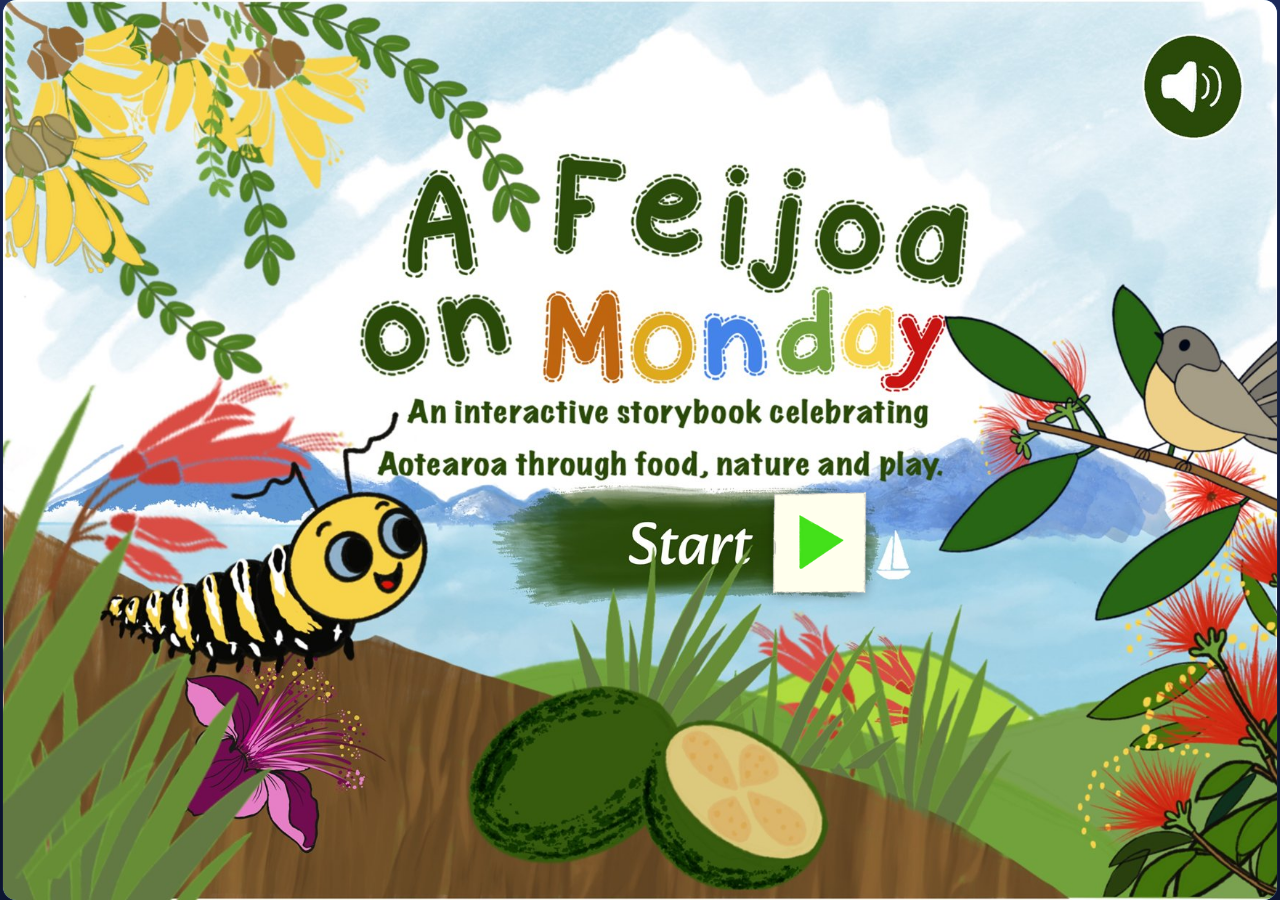
==== commit 211559de: "Rebuild the storybook from the new artwork: 12 pages, effects, narration Replaces the placeholder tw" ====
--- a/index.html
+++ b/index.html
@@ -4,8 +4,8 @@
 <meta charset="UTF-8">
 <meta name="viewport" content="width=device-width, initial-scale=1.0, maximum-scale=1.0, user-scalable=no, viewport-fit=cover">
 <title>A Feijoa on Monday — a tap-along storybook</title>
-<meta name="description" content="A tap-along picture book for little readers, from a windy Wellington garden.">
-<meta name="theme-color" content="#1b2a5e">
+<meta name="description" content="An interactive storybook celebrating Aotearoa through food, nature and play.">
+<meta name="theme-color" content="#7cc0ec">
 <link rel="manifest" href="manifest.webmanifest">
 <link rel="icon" type="image/png" href="assets/img/icon-192.png">
 <link rel="apple-touch-icon" href="assets/img/icon-192.png">
@@ -13,19 +13,18 @@
 <meta name="apple-mobile-web-app-status-bar-style" content="black-translucent">
 <link rel="preconnect" href="https://fonts.googleapis.com">
 <link rel="preconnect" href="https://fonts.gstatic.com" crossorigin>
-<link href="https://fonts.googleapis.com/css2?family=Baloo+2:wght@500;700;800&family=Patrick+Hand&display=swap" rel="stylesheet">
+<link href="https://fonts.googleapis.com/css2?family=Baloo+2:wght@600;800&family=Patrick+Hand&display=swap" rel="stylesheet">
 <link rel="stylesheet" href="css/style.css">
 </head>
-<body>
+<body class="on-cover">
 
 <div id="app">
-  <!-- Fixed-ratio stage, letterboxed on non-matching screens -->
   <div id="stage" aria-label="storybook stage">
 
     <!-- The scene world: camera zoom is applied here -->
     <div id="world">
-      <img id="scene-night" class="scene" src="assets/img/scene-night.jpg" alt="A night garden with hills, a smiling moon and a big leaf">
-      <img id="scene-day"   class="scene" src="assets/img/scene-day.jpg"   alt="A sunny garden with hills, a fantail and a big leaf">
+      <img id="scene-a" class="scene" alt="">
+      <img id="scene-b" class="scene" alt="">
       <div id="atmosphere"></div>
       <div id="sprites"></div>
       <div id="fx"></div>
@@ -33,18 +32,34 @@
 
     <!-- Non-zooming stage chrome -->
     <div id="vignette"></div>
+    <div id="hand" class="hidden" aria-hidden="true"><img src="assets/img/tap-hand.png" alt=""></div>
     <div id="caption" class="hidden"><p id="caption-text"></p></div>
 
     <button id="arrow-btn" class="hidden" aria-label="Next page" disabled>
       <img src="assets/img/arrow.png" alt="">
     </button>
 
-    <!-- Splash -->
+    <button id="mute-btn" aria-label="Sound on or off" aria-pressed="false">
+      <svg viewBox="0 0 48 48" aria-hidden="true">
+        <path class="spk" d="M8 18h8l10-8v28l-10-8H8z"/>
+        <path class="wave" d="M31 17a9 9 0 0 1 0 14M35 12a15 15 0 0 1 0 24" fill="none" stroke-width="3.5" stroke-linecap="round"/>
+        <path class="slash" d="M10 40 38 8" fill="none" stroke-width="4" stroke-linecap="round"/>
+      </svg>
+    </button>
+
+    <!-- Cover -->
     <div id="splash">
-      <img id="splash-art" src="assets/img/scene-title.jpg" alt="A Feijoa on Monday — a caterpillar under kōwhai flowers">
-      <div id="splash-ui">
-        <p id="splash-subtitle">a tap-along story from a windy Wellington garden</p>
-        <button id="begin-btn">Tap to begin</button>
+      <img id="splash-art" src="assets/img/bg-cover.jpg" alt="A Feijoa on Monday — an interactive storybook">
+      <button id="begin-btn" aria-label="Start the story"></button>
+      <img id="cover-arrow" src="assets/img/arrow-cover.png" alt="" aria-hidden="true">
+    </div>
+
+    <!-- Ending -->
+    <div id="ending" class="hidden">
+      <div id="ending-card">
+        <img id="ending-butterfly" src="assets/img/butterfly.png" alt="">
+        <h1>The End</h1>
+        <button id="again-btn">Read it again</button>
       </div>
     </div>
 
@@ -52,6 +67,8 @@
   </div>
 </div>
 
+<pre id="test-report" class="hidden"></pre>
+
 <script src="js/audio.js"></script>
 <script src="js/story.js"></script>
 <script src="js/app.js"></script>
--- a/css/style.css
+++ b/css/style.css
@@ -1,16 +1,17 @@
 /* ============================================================
    A Feijoa on Monday — storybook styles
-   Scene art is 1316 × 924 (ratio 1.4242). Stage keeps that ratio.
+   Scene art is 3508 × 2480 (A4 landscape). The stage keeps that ratio.
    ============================================================ */
 
 :root {
-  --stage-ratio: 1316 / 924;
+  --stage-ratio: 3508 / 2480;
   --ink: #23315f;
+  --sky: #7cc0ec;
   --night: #101c44;
   --paper: #fffdf4;
   --sun: #f6c945;
   --leaf: #4f9e3c;
-  --caption-h: 15.5%;
+  --caption-h: 15%;
   --font-display: "Baloo 2", "Comic Sans MS", "Marker Felt", cursive;
   --font-story: "Patrick Hand", "Comic Sans MS", "Marker Felt", cursive;
 }
@@ -20,7 +21,7 @@
 html, body {
   height: 100%;
   overflow: hidden;
-  background: var(--night);
+  background: #1b2a5e;
   font-family: var(--font-display);
   touch-action: manipulation;
   user-select: none;
@@ -30,8 +31,7 @@
 #app {
   position: fixed; inset: 0;
   display: grid; place-items: center;
-  background:
-    radial-gradient(120% 90% at 50% 10%, #223267 0%, var(--night) 55%, #0a1230 100%);
+  background: radial-gradient(120% 90% at 50% 10%, #2a3f7d 0%, #1b2a5e 55%, #0f1a3d 100%);
 }
 
 /* ---------- Stage (fixed ratio, letterboxed) ---------- */
@@ -42,42 +42,58 @@
   overflow: hidden;
   border-radius: clamp(8px, 1.5vmin, 18px);
   box-shadow: 0 12px 60px rgba(0,0,0,.55), 0 0 0 1px rgba(255,255,255,.06);
-  background: var(--night);
+  background: var(--sky);
 }
 
 /* ---------- World & camera ---------- */
 #world {
   position: absolute; inset: 0;
-  transition: transform 1.6s cubic-bezier(.4,.1,.2,1);
+  transition: transform 1.8s cubic-bezier(.4,.1,.2,1);
   will-change: transform;
 }
-
 .scene {
   position: absolute; inset: 0;
   width: 100%; height: 100%;
   object-fit: cover;
-  transition: opacity 2.2s ease;
+  opacity: 0;
   pointer-events: none;
 }
-#scene-day { opacity: 0; }
-
 #atmosphere, #sprites, #fx { position: absolute; inset: 0; }
-#fx { pointer-events: none; }
-
-/* ---------- Sprites ---------- */
-.sprite {
-  position: absolute;
-  transform-origin: 50% 85%;
-}
+#atmosphere, #fx { pointer-events: none; }
+
+/* ---------- Sprites ----------
+   .sprite (position) > .anim (tap reactions) > .body (idle motion) > img / .cell */
+.sprite { position: absolute; }
+.sprite .anim, .sprite .body { position: absolute; inset: 0; transform-origin: 50% 85%; }
 .sprite img { width: 100%; height: 100%; display: block; pointer-events: none; }
+.sprite.is-hidden { opacity: 0; pointer-events: none; }
+.sprite .anim, .sprite .body { will-change: transform; }
 
 .tappable { cursor: pointer; }
+.tappable.pending .body { animation: pending-glow 2.4s ease-in-out infinite; }
+@keyframes pending-glow {
+  0%,100% { filter: drop-shadow(0 0 0 rgba(255,255,255,0)); }
+  50%     { filter: drop-shadow(0 0 .8vmin rgba(255,255,255,.95)) drop-shadow(0 0 2vmin rgba(255,240,150,.8)); }
+}
+
+/* bite cells: each cell shows the whole fruit image, clipped to its own region */
+.cell {
+  position: absolute; inset: 0;
+  background-size: 100% 100%;
+  background-repeat: no-repeat;
+  cursor: pointer;
+  transform-origin: 50% 60%;
+}
+.cell.bitten {
+  -webkit-mask-size: 100% 100%; mask-size: 100% 100%;
+  -webkit-mask-repeat: no-repeat; mask-repeat: no-repeat;
+  cursor: default;
+}
 
 .hotspot {
   position: absolute;
-  border-radius: 50%;
+  border-radius: 40%;
   cursor: pointer;
-  /* invisible but tappable */
   background: transparent;
 }
 
@@ -97,59 +113,103 @@
   75% { transform: rotate(6deg); }
   90% { transform: rotate(-3deg); }
 }
+@keyframes shake {
+  0%,100% { transform: translateX(0); }
+  15% { transform: translateX(-4%) translateY(-3%); }
+  30% { transform: translateX(4%); }
+  45% { transform: translateX(-3%) translateY(-2%); }
+  60% { transform: translateX(3%); }
+  75% { transform: translateX(-1.5%); }
+  90% { transform: translateX(1%); }
+}
+@keyframes pop-bounce {
+  0%   { transform: scale(1); }
+  35%  { transform: scale(1.18) rotate(-3deg); }
+  65%  { transform: scale(.94) rotate(2deg); }
+  100% { transform: scale(1); }
+}
+@keyframes chomp {
+  0%   { transform: scale(1); }
+  30%  { transform: scale(1.12, .86); }
+  60%  { transform: scale(.95, 1.06); }
+  100% { transform: scale(1); }
+}
+@keyframes crack-out {
+  0%   { transform: scale(1) rotate(0); opacity: 1; }
+  30%  { transform: scale(1.15) rotate(-6deg); opacity: 1; }
+  100% { transform: scale(.2) rotate(20deg); opacity: 0; }
+}
+@keyframes hatch-in {
+  0%   { transform: scale(0) rotate(-20deg); opacity: 0; }
+  55%  { transform: scale(1.22) rotate(5deg); opacity: 1; }
+  75%  { transform: scale(.94) rotate(-3deg); }
+  100% { transform: scale(1) rotate(0); opacity: 1; }
+}
+@keyframes grow-up {
+  0%   { transform: scale(1); }
+  40%  { transform: scale(1.34) rotate(-2deg); }
+  65%  { transform: scale(1.22) rotate(1deg); }
+  100% { transform: scale(1.28); }
+}
+@keyframes sway {
+  0%,100% { transform: rotate(0); }
+  20% { transform: rotate(7deg); }
+  45% { transform: rotate(-6deg); }
+  70% { transform: rotate(4deg); }
+  85% { transform: rotate(-2deg); }
+}
+@keyframes hint-wiggle {
+  0%,100% { transform: scale(1) rotate(0); }
+  25% { transform: scale(1.08) rotate(-4deg); }
+  50% { transform: scale(1.04) rotate(4deg); }
+  75% { transform: scale(1.07) rotate(-2deg); }
+}
+@keyframes idle-breathe {
+  0%,100% { transform: translateY(0) scale(1); }
+  50% { transform: translateY(-.8%) scale(1.012); }
+}
+@keyframes happy-hop {
+  0%,100% { transform: translateY(0) rotate(0); }
+  25% { transform: translateY(-9%) rotate(-3deg); }
+  50% { transform: translateY(0) rotate(0); }
+  75% { transform: translateY(-6%) rotate(3deg); }
+}
+@keyframes queasy {
+  0%,100% { transform: rotate(0) translateY(0); }
+  25% { transform: rotate(-3deg) translateY(1%); }
+  50% { transform: rotate(0) translateY(2%); }
+  75% { transform: rotate(3deg) translateY(1%); }
+}
+@keyframes flap {
+  0%,100% { transform: scaleX(1); }
+  50% { transform: scaleX(.38); }
+}
+@keyframes hover {
+  0%,100% { transform: translateY(0) rotate(-2deg); }
+  50% { transform: translateY(-4%) rotate(2deg); }
+}
+
 .anim-wobble-sm { animation: wobble-sm .7s ease-in-out; }
 .anim-wobble-lg { animation: wobble-lg .8s ease-in-out; }
-
-@keyframes crack-out {
-  0%   { transform: scale(1) rotate(0); opacity: 1; }
-  30%  { transform: scale(1.18) rotate(-7deg); opacity: 1; }
-  100% { transform: scale(.1) rotate(25deg); opacity: 0; }
-}
-.anim-crack { animation: crack-out .55s ease-in forwards; }
-
-@keyframes hatch-in {
-  0%   { transform: scale(0) rotate(-20deg); opacity: 0; }
-  55%  { transform: scale(1.25) rotate(6deg); opacity: 1; }
-  75%  { transform: scale(.92) rotate(-3deg); }
-  100% { transform: scale(1) rotate(0); opacity: 1; }
-}
-.anim-hatch { animation: hatch-in .9s cubic-bezier(.34,1.56,.64,1) forwards; }
-
-@keyframes hint-wiggle {
-  0%,100% { transform: scale(1) rotate(0); }
-  25% { transform: scale(1.06) rotate(-3deg); }
-  50% { transform: scale(1.03) rotate(3deg); }
-  75% { transform: scale(1.05) rotate(-2deg); }
-}
-.anim-hint { animation: hint-wiggle .9s ease-in-out 2; }
-
-@keyframes idle-breathe {
-  0%,100% { transform: translateY(0); }
-  50% { transform: translateY(-.6%); }
-}
-.anim-breathe { animation: idle-breathe 3.2s ease-in-out infinite; }
-
-/* ---------- Moon / sun glow pulse ---------- */
-.glow-pulse {
-  position: absolute;
-  border-radius: 50%;
-  pointer-events: none;
-  background: radial-gradient(circle, rgba(255,244,180,.85) 0%, rgba(255,244,180,.28) 45%, transparent 70%);
-  animation: glow-pop 1.4s ease-out forwards;
-  mix-blend-mode: screen;
-}
-@keyframes glow-pop {
-  0% { transform: scale(.4); opacity: 0; }
-  25% { opacity: 1; }
-  100% { transform: scale(1.6); opacity: 0; }
-}
-
-/* Permanent soft sun glow on day scene */
+.anim-shake     { animation: shake .6s ease-in-out; }
+.anim-pop       { animation: pop-bounce .55s cubic-bezier(.34,1.56,.64,1); }
+.anim-chomp     { animation: chomp .5s ease-out; }
+.anim-crack     { animation: crack-out .55s ease-in forwards; }
+.anim-hatch     { animation: hatch-in .9s cubic-bezier(.34,1.56,.64,1) forwards; }
+.anim-grow      { animation: grow-up 1.1s cubic-bezier(.34,1.56,.64,1) forwards; }
+.anim-sway      { animation: sway 2.4s ease-in-out; transform-origin: 50% 0 !important; }
+.anim-hint      { animation: hint-wiggle .9s ease-in-out 2; }
+.anim-breathe   { animation: idle-breathe 3.2s ease-in-out infinite; }
+.anim-happy     { animation: happy-hop 1.1s ease-in-out 2; }
+.anim-queasy    { animation: queasy 1.6s ease-in-out infinite; filter: hue-rotate(45deg) saturate(.85); transition: filter 1.2s ease; }
+.anim-flap      { animation: flap .32s ease-in-out infinite; transform-origin: 50% 50% !important; }
+.anim-flap-slow { animation: flap .9s ease-in-out infinite; transform-origin: 50% 50% !important; }
+.anim-hover     { animation: hover 2.6s ease-in-out infinite; }
+
+/* ---------- Atmosphere ---------- */
 .sun-glow {
-  position: absolute;
-  border-radius: 50%;
-  pointer-events: none;
-  background: radial-gradient(circle, rgba(255,232,140,.55) 0%, rgba(255,232,140,.22) 45%, transparent 72%);
+  position: absolute; border-radius: 50%; pointer-events: none;
+  background: radial-gradient(circle, rgba(255,232,140,.6) 0%, rgba(255,232,140,.22) 45%, transparent 72%);
   mix-blend-mode: screen;
   animation: sun-breathe 5s ease-in-out infinite;
 }
@@ -158,36 +218,26 @@
   50% { transform: scale(1.12); opacity: 1; }
 }
 .sun-rays {
-  position: absolute;
-  pointer-events: none;
-  border-radius: 50%;
-  background: repeating-conic-gradient(
-    rgba(255,225,120,.16) 0deg 6deg,
-    transparent 6deg 18deg);
-  -webkit-mask-image: radial-gradient(circle, transparent 22%, #000 34%, transparent 70%);
-  mask-image: radial-gradient(circle, transparent 22%, #000 34%, transparent 70%);
+  position: absolute; pointer-events: none; border-radius: 50%;
+  background: repeating-conic-gradient(rgba(255,225,120,.18) 0deg 6deg, transparent 6deg 18deg);
+  -webkit-mask-image: radial-gradient(circle, transparent 20%, #000 32%, transparent 70%);
+  mask-image: radial-gradient(circle, transparent 20%, #000 32%, transparent 70%);
   animation: rays-spin 40s linear infinite;
   mix-blend-mode: screen;
 }
 @keyframes rays-spin { to { transform: rotate(360deg); } }
 
-/* ---------- Night atmosphere ---------- */
 .twinkle {
-  position: absolute;
-  width: .55%; aspect-ratio: 1;
-  border-radius: 50%;
+  position: absolute; width: .55%; aspect-ratio: 1; border-radius: 50%;
   background: radial-gradient(circle, #fffbe0 0%, rgba(255,251,224,.35) 55%, transparent 75%);
-  animation: twinkle 2.6s ease-in-out infinite;
-  pointer-events: none;
+  animation: twinkle 2.6s ease-in-out infinite; pointer-events: none;
 }
 @keyframes twinkle {
   0%,100% { opacity: .12; transform: scale(.7); }
   50% { opacity: .95; transform: scale(1.25); }
 }
 .firefly {
-  position: absolute;
-  width: .8%; aspect-ratio: 1;
-  border-radius: 50%;
+  position: absolute; width: .8%; aspect-ratio: 1; border-radius: 50%;
   background: radial-gradient(circle, #ffe98a 0%, rgba(255,233,138,.4) 50%, transparent 75%);
   filter: blur(.5px);
   animation: drift 11s ease-in-out infinite alternate, ffglow 2.1s ease-in-out infinite;
@@ -201,129 +251,206 @@
 }
 @keyframes ffglow { 0%,100% { opacity: .15; } 50% { opacity: .9; } }
 
-/* ---------- Day clouds ---------- */
-.cloud {
-  position: absolute;
-  pointer-events: none;
-  animation: cloud-drift linear infinite;
-  opacity: .9;
-}
+.cloud { position: absolute; pointer-events: none; animation: cloud-drift linear infinite; }
 @keyframes cloud-drift {
   from { transform: translateX(-30%); }
   to   { transform: translateX(160vw); }
 }
 
-/* ---------- Sparkles ---------- */
+/* ---------- Particles ---------- */
 .spark {
-  position: absolute;
-  width: 12px; height: 12px;
-  pointer-events: none;
+  position: absolute; width: 12px; height: 12px; pointer-events: none;
   background: currentColor;
   clip-path: polygon(50% 0, 62% 38%, 100% 50%, 62% 62%, 50% 100%, 38% 62%, 0 50%, 38% 38%);
   animation: spark-fly .8s cubic-bezier(.2,.7,.4,1) forwards;
+  z-index: 7;
 }
 @keyframes spark-fly {
   0%   { transform: translate(0,0) scale(1) rotate(0); opacity: 1; }
   100% { transform: translate(var(--dx), var(--dy)) scale(.1) rotate(160deg); opacity: 0; }
 }
+.crumb {
+  position: absolute; width: 8px; height: 8px; border-radius: 40%;
+  pointer-events: none; background: currentColor;
+  animation: crumb-fall .9s cubic-bezier(.3,.1,.6,1) forwards;
+  z-index: 7;
+}
+@keyframes crumb-fall {
+  0%   { transform: translate(0,0) rotate(0); opacity: 1; }
+  100% { transform: translate(var(--dx), var(--dy)) rotate(200deg); opacity: 0; }
+}
+.zzz {
+  position: absolute; pointer-events: none;
+  font-family: var(--font-display); font-weight: 800;
+  color: #fffdf4; text-shadow: 0 2px 0 #23315f, 0 0 12px rgba(255,255,255,.6);
+  animation: zzz-rise 2.6s ease-out forwards;
+  z-index: 7;
+}
+@keyframes zzz-rise {
+  0%   { transform: translate(0,0) scale(.6); opacity: 0; }
+  20%  { opacity: 1; }
+  100% { transform: translate(var(--dx), var(--dy)) scale(1.3); opacity: 0; }
+}
+.glow-pulse {
+  position: absolute; border-radius: 50%; pointer-events: none;
+  background: radial-gradient(circle, rgba(255,244,180,.85) 0%, rgba(255,244,180,.28) 45%, transparent 70%);
+  animation: glow-pop 1.4s ease-out forwards; mix-blend-mode: screen;
+}
+@keyframes glow-pop {
+  0% { transform: scale(.4); opacity: 0; }
+  25% { opacity: 1; }
+  100% { transform: scale(1.6); opacity: 0; }
+}
+
+/* ---------- Tap hint hand ---------- */
+#hand {
+  position: absolute; width: 6.5%; aspect-ratio: 131 / 178;
+  pointer-events: none; z-index: 9;
+  filter: drop-shadow(0 3px 4px rgba(0,0,0,.35));
+  transition: opacity .3s ease;
+}
+#hand img { width: 100%; height: 100%; display: block; }
+#hand.hidden { opacity: 0; }
+#hand.tapping { animation: hand-tap .6s ease-in-out 3; }
+@keyframes hand-tap {
+  0%,100% { transform: translate(0,0) scale(1); }
+  50% { transform: translate(-8%, -14%) scale(.9); }
+}
 
 /* ---------- Vignette ---------- */
 #vignette {
-  position: absolute; inset: 0;
-  pointer-events: none;
-  box-shadow: inset 0 0 12vmin 2vmin rgba(20, 25, 60, .38);
+  position: absolute; inset: 0; pointer-events: none;
+  box-shadow: inset 0 0 12vmin 2vmin rgba(20, 25, 60, .32);
   border-radius: inherit;
 }
 
 /* ---------- Caption bar ---------- */
 #caption {
   position: absolute;
-  left: 3.5%; right: 3.5%; bottom: 3%;
+  left: 3.5%; right: 13%; bottom: 3%;
   min-height: var(--caption-h);
   display: flex; align-items: center; justify-content: center;
-  padding: 1.2% 9% 1.2% 3%;
-  background: linear-gradient(180deg, rgba(255,253,244,.96), rgba(250,244,220,.96));
+  padding: 1.2% 3%;
+  background: linear-gradient(180deg, rgba(255,253,244,.97), rgba(250,244,220,.97));
   border: 3px solid rgba(35,49,95,.85);
   border-radius: 22px;
   box-shadow: 0 6px 18px rgba(10,15,40,.35);
   transition: opacity .5s ease, transform .5s ease;
+  cursor: pointer;
+  z-index: 5;
 }
 #caption.hidden { opacity: 0; transform: translateY(30%); pointer-events: none; }
 #caption-text {
   font-family: var(--font-story);
-  font-size: clamp(15px, 3.4vmin, 34px);
-  line-height: 1.32;
+  font-size: clamp(15px, 3.6vmin, 36px);
+  line-height: 1.3;
   color: var(--ink);
   text-align: center;
 }
+#caption.long #caption-text { font-size: clamp(13px, 2.7vmin, 27px); line-height: 1.25; }
 #caption-text .w {
-  transition: color .18s ease, background .18s ease;
-  border-radius: 6px;
-  padding: 0 .08em;
-}
-#caption-text .w.lit {
-  color: #a33c00;
-  background: rgba(246, 201, 69, .55);
-}
+  transition: color .15s ease, background .15s ease;
+  border-radius: 6px; padding: 0 .08em;
+}
+#caption-text .w.lit { color: #a33c00; background: rgba(246, 201, 69, .6); }
 
 /* ---------- Arrow button ---------- */
 #arrow-btn {
   position: absolute;
-  right: 2.2%; bottom: 4.2%;
-  width: 8.5%;
-  aspect-ratio: 81 / 95;
+  right: 2%; bottom: 3.2%;
+  width: 9.5%;
+  aspect-ratio: 364 / 394;
   border: none; background: none; padding: 0;
   cursor: pointer;
   filter: drop-shadow(0 4px 8px rgba(0,0,0,.35));
-  transition: opacity .5s ease, transform .25s ease;
+  transition: opacity .5s ease, transform .25s ease, filter .5s ease;
   z-index: 6;
 }
 #arrow-btn img { width: 100%; height: 100%; }
-#arrow-btn:disabled { opacity: .25; cursor: default; filter: grayscale(.7); }
-#arrow-btn:not(:disabled) { animation: arrow-beckon 1.6s ease-in-out infinite; }
+#arrow-btn:disabled { opacity: .28; cursor: default; filter: grayscale(.8); }
+#arrow-btn:not(:disabled) { animation: arrow-beckon 1.4s ease-in-out infinite; }
 #arrow-btn:not(:disabled):active { transform: scale(.88); }
 @keyframes arrow-beckon {
-  0%,100% { transform: translateX(0) scale(1); }
-  50% { transform: translateX(6%) scale(1.07); }
+  0%,100% { transform: translateX(0) scale(1); filter: drop-shadow(0 4px 8px rgba(0,0,0,.35)); }
+  50% { transform: translateX(5%) scale(1.1); filter: drop-shadow(0 4px 8px rgba(0,0,0,.35)) drop-shadow(0 0 1.6vmin rgba(255,240,120,.95)); }
 }
 #arrow-btn.hidden { display: none; }
 
-/* ---------- Splash ---------- */
+/* ---------- Mute button ---------- */
+#mute-btn {
+  position: absolute;
+  right: 3.4%; top: 3.8%;
+  width: 7.2%; aspect-ratio: 1;
+  border-radius: 50%;
+  border: 3px solid rgba(255,253,244,.9);
+  background: rgba(35,49,95,.7);
+  cursor: pointer; padding: 0;
+  display: grid; place-items: center;
+  z-index: 12;
+  transition: opacity .4s ease, background .3s ease;
+}
+#mute-btn svg { width: 68%; height: 68%; display: block; }
+#mute-btn .spk { fill: #fffdf4; }
+#mute-btn .wave { stroke: #fffdf4; }
+#mute-btn .slash { stroke: #ff4d4d; display: none; }
+#mute-btn[aria-pressed="true"] .slash { display: block; }
+#mute-btn[aria-pressed="true"] .wave { display: none; }
+/* on the cover the speaker is already painted in the art — just sit on top of it */
+body.on-cover #mute-btn { background: transparent; border-color: transparent; }
+body.on-cover #mute-btn .spk, body.on-cover #mute-btn .wave { opacity: 0; }
+
+/* ---------- Cover ---------- */
 #splash {
-  position: absolute; inset: 0;
-  z-index: 10;
-  transition: opacity .8s ease, transform .8s ease;
+  position: absolute; inset: 0; z-index: 10;
+  transition: opacity .9s ease, transform .9s ease;
 }
 #splash.gone { opacity: 0; transform: scale(1.06); pointer-events: none; }
 #splash-art { width: 100%; height: 100%; object-fit: cover; display: block; }
-#splash-ui {
-  position: absolute; left: 42%; right: 3%; bottom: 6%;
-  display: flex; flex-direction: column; align-items: center; gap: 2.2vmin;
-}
-#splash-subtitle {
-  font-family: var(--font-story);
-  font-size: clamp(14px, 3.1vmin, 30px);
-  color: #7a4a12;
-  background: rgba(255,253,244,.85);
-  padding: .3em 1em;
+#begin-btn {
+  position: absolute;
+  left: 38.5%; top: 54.5%; width: 30%; height: 12%;
+  border: none; background: transparent; cursor: pointer;
   border-radius: 999px;
-  border: 2px solid rgba(122,74,18,.35);
-  transform: rotate(-1.2deg);
-}
-#begin-btn {
-  font-family: var(--font-display);
-  font-weight: 800;
+  animation: begin-glow 2s ease-in-out infinite;
+}
+@keyframes begin-glow {
+  0%,100% { box-shadow: 0 0 0 0 rgba(255,255,255,0); }
+  50% { box-shadow: 0 0 3vmin 1vmin rgba(255,250,200,.55); }
+}
+#cover-arrow {
+  position: absolute;
+  left: 60.4%; top: 54.6%; width: 7.4%;
+  pointer-events: none;
+  animation: arrow-beckon 1.4s ease-in-out infinite;
+  filter: drop-shadow(0 3px 6px rgba(0,0,0,.35));
+}
+
+/* ---------- Ending ---------- */
+#ending {
+  position: absolute; inset: 0; z-index: 11;
+  display: grid; place-items: center;
+  background: radial-gradient(circle at 50% 40%, rgba(255,250,220,.96), rgba(124,192,236,.96));
+  transition: opacity .8s ease;
+}
+#ending.hidden { opacity: 0; pointer-events: none; }
+#ending-card { display: flex; flex-direction: column; align-items: center; gap: 2vmin; }
+#ending-butterfly { width: 42%; animation: hover 2.6s ease-in-out infinite; filter: drop-shadow(0 8px 14px rgba(0,0,0,.25)); }
+#ending h1 {
+  font-family: var(--font-display); font-weight: 800;
+  font-size: clamp(30px, 9vmin, 96px); color: #2c720f;
+  text-shadow: 0 3px 0 #fffdf4, 0 6px 14px rgba(0,0,0,.2);
+}
+#again-btn, #begin-btn.visible {
+  font-family: var(--font-display); font-weight: 800;
   font-size: clamp(18px, 4.2vmin, 42px);
   color: #fffdf4;
   background: linear-gradient(180deg, #58c928, #3d9d17);
-  border: 4px solid #2c720f;
-  border-radius: 999px;
-  padding: .35em 1.3em;
-  cursor: pointer;
+  border: 4px solid #2c720f; border-radius: 999px;
+  padding: .35em 1.3em; cursor: pointer;
   box-shadow: 0 8px 0 #245c0c, 0 14px 24px rgba(0,0,0,.35);
   animation: begin-bounce 1.8s ease-in-out infinite;
 }
-#begin-btn:active { transform: translateY(6px); box-shadow: 0 2px 0 #245c0c; }
+#again-btn:active { transform: translateY(6px); box-shadow: 0 2px 0 #245c0c; }
 @keyframes begin-bounce {
   0%,100% { transform: translateY(0); }
   50% { transform: translateY(-6%); }
@@ -331,23 +458,14 @@
 
 /* ---------- Page turn ---------- */
 #turner {
-  position: absolute; inset: 0;
-  pointer-events: none;
-  z-index: 8;
-  opacity: 0;
+  position: absolute; inset: 0; pointer-events: none; z-index: 8; opacity: 0;
   background: linear-gradient(105deg,
-    transparent 30%,
-    rgba(255,253,244,.25) 45%,
-    rgba(255,253,244,.95) 50%,
-    rgba(230,222,196,.95) 55%,
-    rgba(255,253,244,.2) 66%,
-    transparent 78%);
+    transparent 30%, rgba(255,253,244,.25) 45%, rgba(255,253,244,.95) 50%,
+    rgba(230,222,196,.95) 55%, rgba(255,253,244,.2) 66%, transparent 78%);
   background-size: 260% 100%;
   background-position: 130% 0;
 }
-#turner.turning {
-  animation: page-sweep .85s cubic-bezier(.5,.05,.35,1) forwards;
-}
+#turner.turning { animation: page-sweep .85s cubic-bezier(.5,.05,.35,1) forwards; }
 @keyframes page-sweep {
   0%   { opacity: 0; background-position: 130% 0; }
   15%  { opacity: 1; }
@@ -355,14 +473,17 @@
   100% { opacity: 0; background-position: -60% 0; }
 }
 .world-out { animation: world-out .45s ease-in forwards; }
-@keyframes world-out {
-  to { opacity: 0; transform: scale(1.03) translateX(-2%); }
-}
+@keyframes world-out { to { opacity: 0; } }
 .world-in { animation: world-in .6s ease-out; }
-@keyframes world-in {
-  from { opacity: 0; transform: scale(.985) translateX(2%); }
-  to   { opacity: 1; }
-}
+@keyframes world-in { from { opacity: 0; } to { opacity: 1; } }
+
+/* ---------- Self-test report (dev only) ---------- */
+#test-report {
+  position: fixed; left: 0; top: 0; z-index: 99;
+  background: rgba(0,0,0,.85); color: #9f9; font: 12px/1.4 monospace;
+  padding: 8px; max-height: 100vh; overflow: auto; white-space: pre-wrap;
+}
+#test-report.hidden { display: none; }
 
 @media (prefers-reduced-motion: reduce) {
   *, *::before, *::after { animation-duration: .01s !important; transition-duration: .01s !important; }
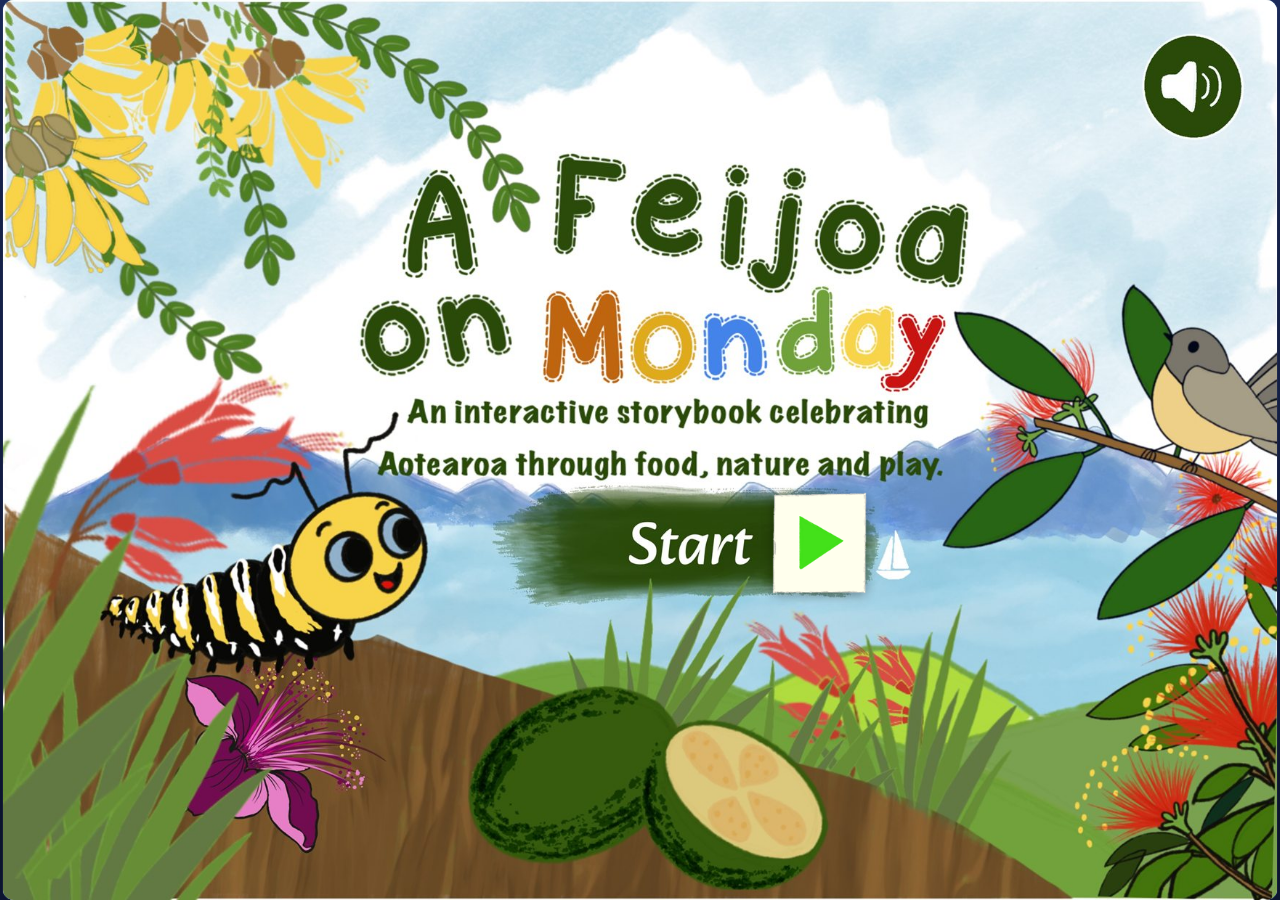
==== commit f34eebb9: "Implement version 2" ====
--- a/index.html
+++ b/index.html
@@ -11,9 +11,6 @@
 <link rel="apple-touch-icon" href="assets/img/icon-192.png">
 <meta name="apple-mobile-web-app-capable" content="yes">
 <meta name="apple-mobile-web-app-status-bar-style" content="black-translucent">
-<link rel="preconnect" href="https://fonts.googleapis.com">
-<link rel="preconnect" href="https://fonts.gstatic.com" crossorigin>
-<link href="https://fonts.googleapis.com/css2?family=Baloo+2:wght@600;800&family=Patrick+Hand&display=swap" rel="stylesheet">
 <link rel="stylesheet" href="css/style.css">
 </head>
 <body class="on-cover">
@@ -21,22 +18,22 @@
 <div id="app">
   <div id="stage" aria-label="storybook stage">
 
-    <!-- The scene world: camera zoom is applied here -->
     <div id="world">
-      <img id="scene-a" class="scene" alt="">
-      <img id="scene-b" class="scene" alt="">
-      <div id="atmosphere"></div>
+      <img id="scene" class="scene" alt="">
       <div id="sprites"></div>
       <div id="fx"></div>
     </div>
 
-    <!-- Non-zooming stage chrome -->
-    <div id="vignette"></div>
+    <!-- the designer's caption panels, placed where they were drawn, with word boxes overlaid -->
+    <div id="captions"></div>
+
     <div id="hand" class="hidden" aria-hidden="true"><img src="assets/img/tap-hand.png" alt=""></div>
-    <div id="caption" class="hidden"><p id="caption-text"></p></div>
 
-    <button id="arrow-btn" class="hidden" aria-label="Next page" disabled>
-      <img src="assets/img/arrow.png" alt="">
+    <button id="arrow-back" class="nav hidden" aria-label="Previous page" disabled>
+      <img src="assets/img/arrow-back.png" alt="">
+    </button>
+    <button id="arrow-next" class="nav hidden" aria-label="Next page" disabled>
+      <img src="assets/img/arrow-next.png" alt="">
     </button>
 
     <button id="mute-btn" aria-label="Sound on or off" aria-pressed="false">
@@ -50,25 +47,36 @@
     <!-- Cover -->
     <div id="splash">
       <img id="splash-art" src="assets/img/bg-cover.jpg" alt="A Feijoa on Monday — an interactive storybook">
-      <button id="begin-btn" aria-label="Start the story"></button>
-      <img id="cover-arrow" src="assets/img/arrow-cover.png" alt="" aria-hidden="true">
+      <button id="begin-btn" aria-label="Start the story">
+        <img id="cover-arrow" src="assets/img/cover-arrow.png" alt="">
+      </button>
     </div>
 
     <!-- Ending -->
     <div id="ending" class="hidden">
       <div id="ending-card">
-        <img id="ending-butterfly" src="assets/img/butterfly.png" alt="">
+        <img id="ending-butterfly" src="assets/img/butterfly-p12.png" alt="">
         <h1>The End</h1>
         <button id="again-btn">Read it again</button>
       </div>
     </div>
 
     <div id="turner"></div>
+    <div id="timeline" class="hidden" aria-hidden="true"></div>
+  </div>
+
+  <!-- shown only on a phone held upright -->
+  <div id="rotate" aria-hidden="true">
+    <div id="rotate-card">
+      <div id="rotate-phone"></div>
+      <p>Turn your device sideways to read the book</p>
+    </div>
   </div>
 </div>
 
 <pre id="test-report" class="hidden"></pre>
 
+<script src="js/layout.js"></script>
 <script src="js/audio.js"></script>
 <script src="js/story.js"></script>
 <script src="js/app.js"></script>
--- a/css/style.css
+++ b/css/style.css
@@ -1,19 +1,16 @@
 /* ============================================================
-   A Feijoa on Monday — storybook styles
-   Scene art is 3508 × 2480 (A4 landscape). The stage keeps that ratio.
+   A Feijoa on Monday — storybook styles (v2)
+   Scene art is 3508 × 2480 (A4 landscape). The stage keeps that
+   ratio; every position is a percentage of it, so the same layout
+   holds on a laptop, an iPad and a landscape phone.
    ============================================================ */
 
 :root {
   --stage-ratio: 3508 / 2480;
   --ink: #23315f;
   --sky: #7cc0ec;
-  --night: #101c44;
   --paper: #fffdf4;
-  --sun: #f6c945;
-  --leaf: #4f9e3c;
-  --caption-h: 15%;
-  --font-display: "Baloo 2", "Comic Sans MS", "Marker Felt", cursive;
-  --font-story: "Patrick Hand", "Comic Sans MS", "Marker Felt", cursive;
+  --font-display: "Baloo 2", "Comic Sans MS", "Marker Felt", "Segoe UI", sans-serif;
 }
 
 * { margin: 0; padding: 0; box-sizing: border-box; -webkit-tap-highlight-color: transparent; }
@@ -26,6 +23,7 @@
   touch-action: manipulation;
   user-select: none;
   -webkit-user-select: none;
+  overscroll-behavior: none;
 }
 
 #app {
@@ -40,43 +38,48 @@
   width: min(100vw, calc(100vh * var(--stage-ratio)));
   aspect-ratio: var(--stage-ratio);
   overflow: hidden;
-  border-radius: clamp(8px, 1.5vmin, 18px);
+  border-radius: clamp(6px, 1.2vmin, 16px);
   box-shadow: 0 12px 60px rgba(0,0,0,.55), 0 0 0 1px rgba(255,255,255,.06);
   background: var(--sky);
 }
-
-/* ---------- World & camera ---------- */
-#world {
-  position: absolute; inset: 0;
-  transition: transform 1.8s cubic-bezier(.4,.1,.2,1);
-  will-change: transform;
-}
-.scene {
-  position: absolute; inset: 0;
-  width: 100%; height: 100%;
-  object-fit: cover;
-  opacity: 0;
-  pointer-events: none;
-}
-#atmosphere, #sprites, #fx { position: absolute; inset: 0; }
-#atmosphere, #fx { pointer-events: none; }
+@supports not (aspect-ratio: 1) {
+  #stage { height: min(100vh, calc(100vw / (3508 / 2480))); }
+}
+
+#world { position: absolute; inset: 0; }
+.scene { position: absolute; inset: 0; width: 100%; height: 100%; object-fit: fill; pointer-events: none; }
+#sprites, #fx { position: absolute; inset: 0; }
+#fx { pointer-events: none; }
 
 /* ---------- Sprites ----------
-   .sprite (position) > .anim (tap reactions) > .body (idle motion) > img / .cell */
+   .sprite (position, invitation wiggle) > .anim (tap reactions) > .body (idle motion) > img / .cell */
 .sprite { position: absolute; }
-.sprite .anim, .sprite .body { position: absolute; inset: 0; transform-origin: 50% 85%; }
+.sprite .anim, .sprite .body { position: absolute; inset: 0; transform-origin: 50% 85%; will-change: transform; }
 .sprite img { width: 100%; height: 100%; display: block; pointer-events: none; }
 .sprite.is-hidden { opacity: 0; pointer-events: none; }
-.sprite .anim, .sprite .body { will-change: transform; }
+.sprite.is-veiled { opacity: 0; }
+.sprite.reveal { transition: opacity .9s ease; }
+.sprite:focus { outline: none; }
+.sprite:focus-visible .anim { outline: 3px dashed #fff; outline-offset: 4px; border-radius: 12px; }
 
 .tappable { cursor: pointer; }
-.tappable.pending .body { animation: pending-glow 2.4s ease-in-out infinite; }
+
+/* Invitation: one target at a time breathes a soft glow and gives a little wiggle every few seconds */
+.pending .body { animation: pending-glow 2.6s ease-in-out infinite; }
+.sprite.pending, .cell.pending { animation: invite-wiggle 4.2s ease-in-out infinite; }
 @keyframes pending-glow {
   0%,100% { filter: drop-shadow(0 0 0 rgba(255,255,255,0)); }
   50%     { filter: drop-shadow(0 0 .8vmin rgba(255,255,255,.95)) drop-shadow(0 0 2vmin rgba(255,240,150,.8)); }
 }
-
-/* bite cells: each cell shows the whole fruit image, clipped to its own region */
+@keyframes invite-wiggle {
+  0%, 82%, 100% { transform: rotate(0) scale(1); }
+  86% { transform: rotate(-3deg) scale(1.03); }
+  90% { transform: rotate(3deg) scale(1.04); }
+  94% { transform: rotate(-2deg) scale(1.03); }
+  97% { transform: rotate(1deg) scale(1.01); }
+}
+
+/* bite cells: each cell shows the whole image, clipped to its own region */
 .cell {
   position: absolute; inset: 0;
   background-size: 100% 100%;
@@ -84,116 +87,82 @@
   cursor: pointer;
   transform-origin: 50% 60%;
 }
+.cell.pending { animation-name: invite-wiggle; }
 .cell.bitten {
   -webkit-mask-size: 100% 100%; mask-size: 100% 100%;
   -webkit-mask-repeat: no-repeat; mask-repeat: no-repeat;
   cursor: default;
 }
 
-.hotspot {
-  position: absolute;
-  border-radius: 40%;
-  cursor: pointer;
-  background: transparent;
-}
+.hotspot { position: absolute; border-radius: 40%; cursor: pointer; background: transparent; }
 
 /* ---------- Object animations ---------- */
 @keyframes wobble-sm {
   0%,100% { transform: rotate(0deg); }
-  20% { transform: rotate(-6deg); }
-  45% { transform: rotate(5deg); }
-  70% { transform: rotate(-3deg); }
-  88% { transform: rotate(2deg); }
+  20% { transform: rotate(-6deg); } 45% { transform: rotate(5deg); }
+  70% { transform: rotate(-3deg); } 88% { transform: rotate(2deg); }
 }
 @keyframes wobble-lg {
   0%,100% { transform: rotate(0deg) translateY(0); }
-  15% { transform: rotate(-12deg) translateY(-1.5%); }
-  35% { transform: rotate(11deg); }
-  55% { transform: rotate(-9deg) translateY(-1%); }
-  75% { transform: rotate(6deg); }
-  90% { transform: rotate(-3deg); }
+  15% { transform: rotate(-12deg) translateY(-1.5%); } 35% { transform: rotate(11deg); }
+  55% { transform: rotate(-9deg) translateY(-1%); } 75% { transform: rotate(6deg); } 90% { transform: rotate(-3deg); }
 }
 @keyframes shake {
   0%,100% { transform: translateX(0); }
-  15% { transform: translateX(-4%) translateY(-3%); }
-  30% { transform: translateX(4%); }
-  45% { transform: translateX(-3%) translateY(-2%); }
-  60% { transform: translateX(3%); }
-  75% { transform: translateX(-1.5%); }
-  90% { transform: translateX(1%); }
+  15% { transform: translateX(-4%) translateY(-3%); } 30% { transform: translateX(4%); }
+  45% { transform: translateX(-3%) translateY(-2%); } 60% { transform: translateX(3%); }
+  75% { transform: translateX(-1.5%); } 90% { transform: translateX(1%); }
 }
 @keyframes pop-bounce {
-  0%   { transform: scale(1); }
-  35%  { transform: scale(1.18) rotate(-3deg); }
-  65%  { transform: scale(.94) rotate(2deg); }
-  100% { transform: scale(1); }
+  0% { transform: scale(1); } 35% { transform: scale(1.18) rotate(-3deg); }
+  65% { transform: scale(.94) rotate(2deg); } 100% { transform: scale(1); }
 }
 @keyframes chomp {
-  0%   { transform: scale(1); }
-  30%  { transform: scale(1.12, .86); }
-  60%  { transform: scale(.95, 1.06); }
-  100% { transform: scale(1); }
+  0% { transform: scale(1); } 30% { transform: scale(1.12, .86); }
+  60% { transform: scale(.95, 1.06); } 100% { transform: scale(1); }
 }
 @keyframes crack-out {
-  0%   { transform: scale(1) rotate(0); opacity: 1; }
-  30%  { transform: scale(1.15) rotate(-6deg); opacity: 1; }
+  0% { transform: scale(1) rotate(0); opacity: 1; }
+  30% { transform: scale(1.15) rotate(-6deg); opacity: 1; }
   100% { transform: scale(.2) rotate(20deg); opacity: 0; }
 }
 @keyframes hatch-in {
-  0%   { transform: scale(0) rotate(-20deg); opacity: 0; }
-  55%  { transform: scale(1.22) rotate(5deg); opacity: 1; }
-  75%  { transform: scale(.94) rotate(-3deg); }
+  0% { transform: scale(0) rotate(-20deg); opacity: 0; }
+  55% { transform: scale(1.22) rotate(5deg); opacity: 1; }
+  75% { transform: scale(.94) rotate(-3deg); }
   100% { transform: scale(1) rotate(0); opacity: 1; }
 }
 @keyframes grow-up {
-  0%   { transform: scale(1); }
-  40%  { transform: scale(1.34) rotate(-2deg); }
-  65%  { transform: scale(1.22) rotate(1deg); }
-  100% { transform: scale(1.28); }
+  0% { transform: scale(1); } 40% { transform: scale(1.14) rotate(-2deg); }
+  65% { transform: scale(1.04) rotate(1deg); } 100% { transform: scale(1.08); }
 }
 @keyframes sway {
-  0%,100% { transform: rotate(0); }
-  20% { transform: rotate(7deg); }
-  45% { transform: rotate(-6deg); }
-  70% { transform: rotate(4deg); }
-  85% { transform: rotate(-2deg); }
+  0%,100% { transform: rotate(0); } 20% { transform: rotate(7deg); }
+  45% { transform: rotate(-6deg); } 70% { transform: rotate(4deg); } 85% { transform: rotate(-2deg); }
 }
 @keyframes hint-wiggle {
-  0%,100% { transform: scale(1) rotate(0); }
-  25% { transform: scale(1.08) rotate(-4deg); }
-  50% { transform: scale(1.04) rotate(4deg); }
-  75% { transform: scale(1.07) rotate(-2deg); }
+  0%,100% { transform: scale(1) rotate(0); } 25% { transform: scale(1.08) rotate(-4deg); }
+  50% { transform: scale(1.04) rotate(4deg); } 75% { transform: scale(1.07) rotate(-2deg); }
 }
 @keyframes idle-breathe {
-  0%,100% { transform: translateY(0) scale(1); }
-  50% { transform: translateY(-.8%) scale(1.012); }
+  0%,100% { transform: translateY(0) scale(1); } 50% { transform: translateY(-.8%) scale(1.012); }
 }
 @keyframes happy-hop {
-  0%,100% { transform: translateY(0) rotate(0); }
-  25% { transform: translateY(-9%) rotate(-3deg); }
-  50% { transform: translateY(0) rotate(0); }
-  75% { transform: translateY(-6%) rotate(3deg); }
+  0%,100% { transform: translateY(0) rotate(0); } 25% { transform: translateY(-9%) rotate(-3deg); }
+  50% { transform: translateY(0) rotate(0); } 75% { transform: translateY(-6%) rotate(3deg); }
 }
 @keyframes queasy {
-  0%,100% { transform: rotate(0) translateY(0); }
-  25% { transform: rotate(-3deg) translateY(1%); }
-  50% { transform: rotate(0) translateY(2%); }
-  75% { transform: rotate(3deg) translateY(1%); }
-}
-@keyframes flap {
-  0%,100% { transform: scaleX(1); }
-  50% { transform: scaleX(.38); }
-}
-@keyframes hover {
-  0%,100% { transform: translateY(0) rotate(-2deg); }
-  50% { transform: translateY(-4%) rotate(2deg); }
-}
+  0%,100% { transform: rotate(0) translateY(0); } 25% { transform: rotate(-3deg) translateY(1%); }
+  50% { transform: rotate(0) translateY(2%); } 75% { transform: rotate(3deg) translateY(1%); }
+}
+@keyframes flap { 0%,100% { transform: scaleX(1); } 50% { transform: scaleX(.38); } }
+@keyframes hover { 0%,100% { transform: translateY(0) rotate(-2deg); } 50% { transform: translateY(-4%) rotate(2deg); } }
 
 .anim-wobble-sm { animation: wobble-sm .7s ease-in-out; }
 .anim-wobble-lg { animation: wobble-lg .8s ease-in-out; }
 .anim-shake     { animation: shake .6s ease-in-out; }
 .anim-pop       { animation: pop-bounce .55s cubic-bezier(.34,1.56,.64,1); }
-.anim-chomp     { animation: chomp .5s ease-out; }
+.cell.anim-chomp { animation: chomp .5s ease-out; }
 .anim-crack     { animation: crack-out .55s ease-in forwards; }
 .anim-hatch     { animation: hatch-in .9s cubic-bezier(.34,1.56,.64,1) forwards; }
 .anim-grow      { animation: grow-up 1.1s cubic-bezier(.34,1.56,.64,1) forwards; }
@@ -201,63 +170,12 @@
 .anim-hint      { animation: hint-wiggle .9s ease-in-out 2; }
 .anim-breathe   { animation: idle-breathe 3.2s ease-in-out infinite; }
 .anim-happy     { animation: happy-hop 1.1s ease-in-out 2; }
-.anim-queasy    { animation: queasy 1.6s ease-in-out infinite; filter: hue-rotate(45deg) saturate(.85); transition: filter 1.2s ease; }
+.anim-queasy    { animation: queasy 1.6s ease-in-out infinite; filter: hue-rotate(40deg) saturate(.85); transition: filter 1.2s ease; }
 .anim-flap      { animation: flap .32s ease-in-out infinite; transform-origin: 50% 50% !important; }
 .anim-flap-slow { animation: flap .9s ease-in-out infinite; transform-origin: 50% 50% !important; }
 .anim-hover     { animation: hover 2.6s ease-in-out infinite; }
 
-/* ---------- Atmosphere ---------- */
-.sun-glow {
-  position: absolute; border-radius: 50%; pointer-events: none;
-  background: radial-gradient(circle, rgba(255,232,140,.6) 0%, rgba(255,232,140,.22) 45%, transparent 72%);
-  mix-blend-mode: screen;
-  animation: sun-breathe 5s ease-in-out infinite;
-}
-@keyframes sun-breathe {
-  0%,100% { transform: scale(1); opacity: .8; }
-  50% { transform: scale(1.12); opacity: 1; }
-}
-.sun-rays {
-  position: absolute; pointer-events: none; border-radius: 50%;
-  background: repeating-conic-gradient(rgba(255,225,120,.18) 0deg 6deg, transparent 6deg 18deg);
-  -webkit-mask-image: radial-gradient(circle, transparent 20%, #000 32%, transparent 70%);
-  mask-image: radial-gradient(circle, transparent 20%, #000 32%, transparent 70%);
-  animation: rays-spin 40s linear infinite;
-  mix-blend-mode: screen;
-}
-@keyframes rays-spin { to { transform: rotate(360deg); } }
-
-.twinkle {
-  position: absolute; width: .55%; aspect-ratio: 1; border-radius: 50%;
-  background: radial-gradient(circle, #fffbe0 0%, rgba(255,251,224,.35) 55%, transparent 75%);
-  animation: twinkle 2.6s ease-in-out infinite; pointer-events: none;
-}
-@keyframes twinkle {
-  0%,100% { opacity: .12; transform: scale(.7); }
-  50% { opacity: .95; transform: scale(1.25); }
-}
-.firefly {
-  position: absolute; width: .8%; aspect-ratio: 1; border-radius: 50%;
-  background: radial-gradient(circle, #ffe98a 0%, rgba(255,233,138,.4) 50%, transparent 75%);
-  filter: blur(.5px);
-  animation: drift 11s ease-in-out infinite alternate, ffglow 2.1s ease-in-out infinite;
-  pointer-events: none;
-}
-@keyframes drift {
-  0%   { transform: translate(0,0); }
-  30%  { transform: translate(4vw, -2.5vh); }
-  60%  { transform: translate(-2.5vw, -5vh); }
-  100% { transform: translate(3vw, 1.5vh); }
-}
-@keyframes ffglow { 0%,100% { opacity: .15; } 50% { opacity: .9; } }
-
-.cloud { position: absolute; pointer-events: none; animation: cloud-drift linear infinite; }
-@keyframes cloud-drift {
-  from { transform: translateX(-30%); }
-  to   { transform: translateX(160vw); }
-}
-
-/* ---------- Particles ---------- */
+/* ---------- Particles (tap feedback) ---------- */
 .spark {
   position: absolute; width: 12px; height: 12px; pointer-events: none;
   background: currentColor;
@@ -266,7 +184,7 @@
   z-index: 7;
 }
 @keyframes spark-fly {
-  0%   { transform: translate(0,0) scale(1) rotate(0); opacity: 1; }
+  0% { transform: translate(0,0) scale(1) rotate(0); opacity: 1; }
   100% { transform: translate(var(--dx), var(--dy)) scale(.1) rotate(160deg); opacity: 0; }
 }
 .crumb {
@@ -276,7 +194,7 @@
   z-index: 7;
 }
 @keyframes crumb-fall {
-  0%   { transform: translate(0,0) rotate(0); opacity: 1; }
+  0% { transform: translate(0,0) rotate(0); opacity: 1; }
   100% { transform: translate(var(--dx), var(--dy)) rotate(200deg); opacity: 0; }
 }
 .zzz {
@@ -287,24 +205,50 @@
   z-index: 7;
 }
 @keyframes zzz-rise {
-  0%   { transform: translate(0,0) scale(.6); opacity: 0; }
-  20%  { opacity: 1; }
+  0% { transform: translate(0,0) scale(.6); opacity: 0; } 20% { opacity: 1; }
   100% { transform: translate(var(--dx), var(--dy)) scale(1.3); opacity: 0; }
 }
-.glow-pulse {
-  position: absolute; border-radius: 50%; pointer-events: none;
-  background: radial-gradient(circle, rgba(255,244,180,.85) 0%, rgba(255,244,180,.28) 45%, transparent 70%);
-  animation: glow-pop 1.4s ease-out forwards; mix-blend-mode: screen;
-}
-@keyframes glow-pop {
-  0% { transform: scale(.4); opacity: 0; }
-  25% { opacity: 1; }
-  100% { transform: scale(1.6); opacity: 0; }
-}
-
-/* ---------- Tap hint hand ---------- */
+
+/* ---------- Caption panels (the designer's typeset text) ---------- */
+#captions { position: absolute; inset: 0; pointer-events: none; z-index: 5; }
+.panel {
+  position: absolute; cursor: pointer; pointer-events: auto;
+  opacity: 0; transition: opacity .7s ease;
+}
+.panel.show { opacity: 1; }
+.panel img { width: 100%; height: 100%; display: block; pointer-events: none; }
+.panel .w {
+  position: absolute; border-radius: 4px;
+  background: rgba(246, 201, 69, 0);
+  mix-blend-mode: multiply;
+  transition: background .12s ease;
+}
+.panel .w.lit { background: rgba(246, 201, 69, .95); }
+body.show-boxes .panel .w { outline: 1px solid rgba(220,40,40,.8); }
+
+/* ---------- Navigation arrows (the designer's, placed where drawn) ---------- */
+.nav {
+  position: absolute;
+  border: none; background: none; padding: 0;
+  cursor: pointer;
+  filter: drop-shadow(0 4px 8px rgba(0,0,0,.35));
+  transition: opacity .5s ease, transform .25s ease, filter .5s ease;
+  z-index: 6;
+}
+.nav img { width: 100%; height: 100%; display: block; }
+.nav:disabled { opacity: .3; cursor: default; filter: grayscale(.9); }
+.nav.hidden { display: none; }
+.nav:not(:disabled):active { transform: scale(.9); }
+.nav:focus-visible { outline: 3px solid #fff; outline-offset: 3px; border-radius: 8px; }
+#arrow-next.armed { animation: arrow-beckon 1.6s ease-in-out infinite; }
+@keyframes arrow-beckon {
+  0%,100% { transform: translateX(0) scale(1); filter: drop-shadow(0 4px 8px rgba(0,0,0,.35)); }
+  50% { transform: translateX(4%) scale(1.08); filter: drop-shadow(0 4px 8px rgba(0,0,0,.35)) drop-shadow(0 0 1.6vmin rgba(255,240,120,.95)); }
+}
+
+/* ---------- Tap hint hand (the designer's) ---------- */
 #hand {
-  position: absolute; width: 6.5%; aspect-ratio: 131 / 178;
+  position: absolute; width: 5%; aspect-ratio: 131 / 178;
   pointer-events: none; z-index: 9;
   filter: drop-shadow(0 3px 4px rgba(0,0,0,.35));
   transition: opacity .3s ease;
@@ -316,65 +260,6 @@
   0%,100% { transform: translate(0,0) scale(1); }
   50% { transform: translate(-8%, -14%) scale(.9); }
 }
-
-/* ---------- Vignette ---------- */
-#vignette {
-  position: absolute; inset: 0; pointer-events: none;
-  box-shadow: inset 0 0 12vmin 2vmin rgba(20, 25, 60, .32);
-  border-radius: inherit;
-}
-
-/* ---------- Caption bar ---------- */
-#caption {
-  position: absolute;
-  left: 3.5%; right: 13%; bottom: 3%;
-  min-height: var(--caption-h);
-  display: flex; align-items: center; justify-content: center;
-  padding: 1.2% 3%;
-  background: linear-gradient(180deg, rgba(255,253,244,.97), rgba(250,244,220,.97));
-  border: 3px solid rgba(35,49,95,.85);
-  border-radius: 22px;
-  box-shadow: 0 6px 18px rgba(10,15,40,.35);
-  transition: opacity .5s ease, transform .5s ease;
-  cursor: pointer;
-  z-index: 5;
-}
-#caption.hidden { opacity: 0; transform: translateY(30%); pointer-events: none; }
-#caption-text {
-  font-family: var(--font-story);
-  font-size: clamp(15px, 3.6vmin, 36px);
-  line-height: 1.3;
-  color: var(--ink);
-  text-align: center;
-}
-#caption.long #caption-text { font-size: clamp(13px, 2.7vmin, 27px); line-height: 1.25; }
-#caption-text .w {
-  transition: color .15s ease, background .15s ease;
-  border-radius: 6px; padding: 0 .08em;
-}
-#caption-text .w.lit { color: #a33c00; background: rgba(246, 201, 69, .6); }
-
-/* ---------- Arrow button ---------- */
-#arrow-btn {
-  position: absolute;
-  right: 2%; bottom: 3.2%;
-  width: 9.5%;
-  aspect-ratio: 364 / 394;
-  border: none; background: none; padding: 0;
-  cursor: pointer;
-  filter: drop-shadow(0 4px 8px rgba(0,0,0,.35));
-  transition: opacity .5s ease, transform .25s ease, filter .5s ease;
-  z-index: 6;
-}
-#arrow-btn img { width: 100%; height: 100%; }
-#arrow-btn:disabled { opacity: .28; cursor: default; filter: grayscale(.8); }
-#arrow-btn:not(:disabled) { animation: arrow-beckon 1.4s ease-in-out infinite; }
-#arrow-btn:not(:disabled):active { transform: scale(.88); }
-@keyframes arrow-beckon {
-  0%,100% { transform: translateX(0) scale(1); filter: drop-shadow(0 4px 8px rgba(0,0,0,.35)); }
-  50% { transform: translateX(5%) scale(1.1); filter: drop-shadow(0 4px 8px rgba(0,0,0,.35)) drop-shadow(0 0 1.6vmin rgba(255,240,120,.95)); }
-}
-#arrow-btn.hidden { display: none; }
 
 /* ---------- Mute button ---------- */
 #mute-btn {
@@ -395,35 +280,23 @@
 #mute-btn .slash { stroke: #ff4d4d; display: none; }
 #mute-btn[aria-pressed="true"] .slash { display: block; }
 #mute-btn[aria-pressed="true"] .wave { display: none; }
-/* on the cover the speaker is already painted in the art — just sit on top of it */
+#mute-btn:focus-visible { outline: 3px solid #fff; outline-offset: 3px; }
+/* on the cover the speaker is already painted in the art — sit on top of it */
 body.on-cover #mute-btn { background: transparent; border-color: transparent; }
 body.on-cover #mute-btn .spk, body.on-cover #mute-btn .wave { opacity: 0; }
 
 /* ---------- Cover ---------- */
-#splash {
-  position: absolute; inset: 0; z-index: 10;
-  transition: opacity .9s ease, transform .9s ease;
-}
+#splash { position: absolute; inset: 0; z-index: 10; transition: opacity .9s ease, transform .9s ease; }
 #splash.gone { opacity: 0; transform: scale(1.06); pointer-events: none; }
-#splash-art { width: 100%; height: 100%; object-fit: cover; display: block; }
+#splash-art { width: 100%; height: 100%; object-fit: fill; display: block; }
 #begin-btn {
-  position: absolute;
-  left: 38.5%; top: 54.5%; width: 30%; height: 12%;
-  border: none; background: transparent; cursor: pointer;
-  border-radius: 999px;
-  animation: begin-glow 2s ease-in-out infinite;
-}
-@keyframes begin-glow {
-  0%,100% { box-shadow: 0 0 0 0 rgba(255,255,255,0); }
-  50% { box-shadow: 0 0 3vmin 1vmin rgba(255,250,200,.55); }
-}
-#cover-arrow {
-  position: absolute;
-  left: 60.4%; top: 54.6%; width: 7.4%;
-  pointer-events: none;
-  animation: arrow-beckon 1.4s ease-in-out infinite;
+  position: absolute;                    /* placed over the designer's Start arrow by app.js */
+  border: none; background: transparent; cursor: pointer; padding: 0;
+  animation: arrow-beckon 1.6s ease-in-out infinite;
   filter: drop-shadow(0 3px 6px rgba(0,0,0,.35));
 }
+#begin-btn img { width: 100%; height: 100%; display: block; }
+#begin-btn:focus-visible { outline: 3px solid #fff; outline-offset: 4px; border-radius: 8px; }
 
 /* ---------- Ending ---------- */
 #ending {
@@ -440,7 +313,7 @@
   font-size: clamp(30px, 9vmin, 96px); color: #2c720f;
   text-shadow: 0 3px 0 #fffdf4, 0 6px 14px rgba(0,0,0,.2);
 }
-#again-btn, #begin-btn.visible {
+#again-btn {
   font-family: var(--font-display); font-weight: 800;
   font-size: clamp(18px, 4.2vmin, 42px);
   color: #fffdf4;
@@ -451,10 +324,7 @@
   animation: begin-bounce 1.8s ease-in-out infinite;
 }
 #again-btn:active { transform: translateY(6px); box-shadow: 0 2px 0 #245c0c; }
-@keyframes begin-bounce {
-  0%,100% { transform: translateY(0); }
-  50% { transform: translateY(-6%); }
-}
+@keyframes begin-bounce { 0%,100% { transform: translateY(0); } 50% { transform: translateY(-6%); } }
 
 /* ---------- Page turn ---------- */
 #turner {
@@ -466,16 +336,47 @@
   background-position: 130% 0;
 }
 #turner.turning { animation: page-sweep .85s cubic-bezier(.5,.05,.35,1) forwards; }
+#turner.turning.back { animation-name: page-sweep-back; }
 @keyframes page-sweep {
-  0%   { opacity: 0; background-position: 130% 0; }
-  15%  { opacity: 1; }
-  85%  { opacity: 1; }
-  100% { opacity: 0; background-position: -60% 0; }
+  0% { opacity: 0; background-position: 130% 0; } 15% { opacity: 1; }
+  85% { opacity: 1; } 100% { opacity: 0; background-position: -60% 0; }
+}
+@keyframes page-sweep-back {
+  0% { opacity: 0; background-position: -60% 0; } 15% { opacity: 1; }
+  85% { opacity: 1; } 100% { opacity: 0; background-position: 130% 0; }
 }
 .world-out { animation: world-out .45s ease-in forwards; }
 @keyframes world-out { to { opacity: 0; } }
 .world-in { animation: world-in .6s ease-out; }
 @keyframes world-in { from { opacity: 0; } to { opacity: 1; } }
+
+/* ---------- Rotate prompt (portrait phones) ---------- */
+#rotate {
+  position: fixed; inset: 0; z-index: 50; display: none;
+  place-items: center; text-align: center;
+  background: radial-gradient(circle at 50% 30%, #2a3f7d, #0f1a3d);
+  color: #fffdf4; font-weight: 800; font-size: clamp(18px, 5vw, 28px);
+  padding: 24px;
+}
+body.portrait #rotate { display: grid; }
+#rotate-card { display: flex; flex-direction: column; align-items: center; gap: 24px; }
+#rotate-phone {
+  width: 64px; height: 110px; border: 5px solid #fffdf4; border-radius: 12px;
+  animation: rotate-phone 2.4s ease-in-out infinite;
+}
+@keyframes rotate-phone {
+  0%, 20% { transform: rotate(0); } 60%, 100% { transform: rotate(-90deg); }
+}
+
+/* ---------- Debug: word timeline (?envelope=1) ---------- */
+#timeline {
+  position: absolute; left: 0; right: 0; top: 0; height: 5%; z-index: 20;
+  background: rgba(0,0,0,.6); display: flex; pointer-events: none;
+}
+#timeline.hidden { display: none; }
+#timeline .tw { position: absolute; top: 15%; height: 70%; background: rgba(120,200,255,.5); border-left: 1px solid #fff; }
+#timeline .tw.lit { background: rgba(246,201,69,.9); }
+#timeline .head { position: absolute; top: 0; height: 100%; width: 2px; background: #ff4d4d; }
 
 /* ---------- Self-test report (dev only) ---------- */
 #test-report {
@@ -486,5 +387,10 @@
 #test-report.hidden { display: none; }
 
 @media (prefers-reduced-motion: reduce) {
-  *, *::before, *::after { animation-duration: .01s !important; transition-duration: .01s !important; }
-}
+  .sprite.pending, .cell.pending, #arrow-next.armed, #begin-btn, #again-btn, #ending-butterfly,
+  .anim-breathe, .anim-hover, .anim-flap-slow { animation: none !important; }
+  .anim-queasy { animation: none !important; }
+  .pending .body { animation-duration: 4s !important; }
+  #turner.turning { animation-duration: .2s !important; }
+  .world-out, .world-in { animation-duration: .15s !important; }
+}
